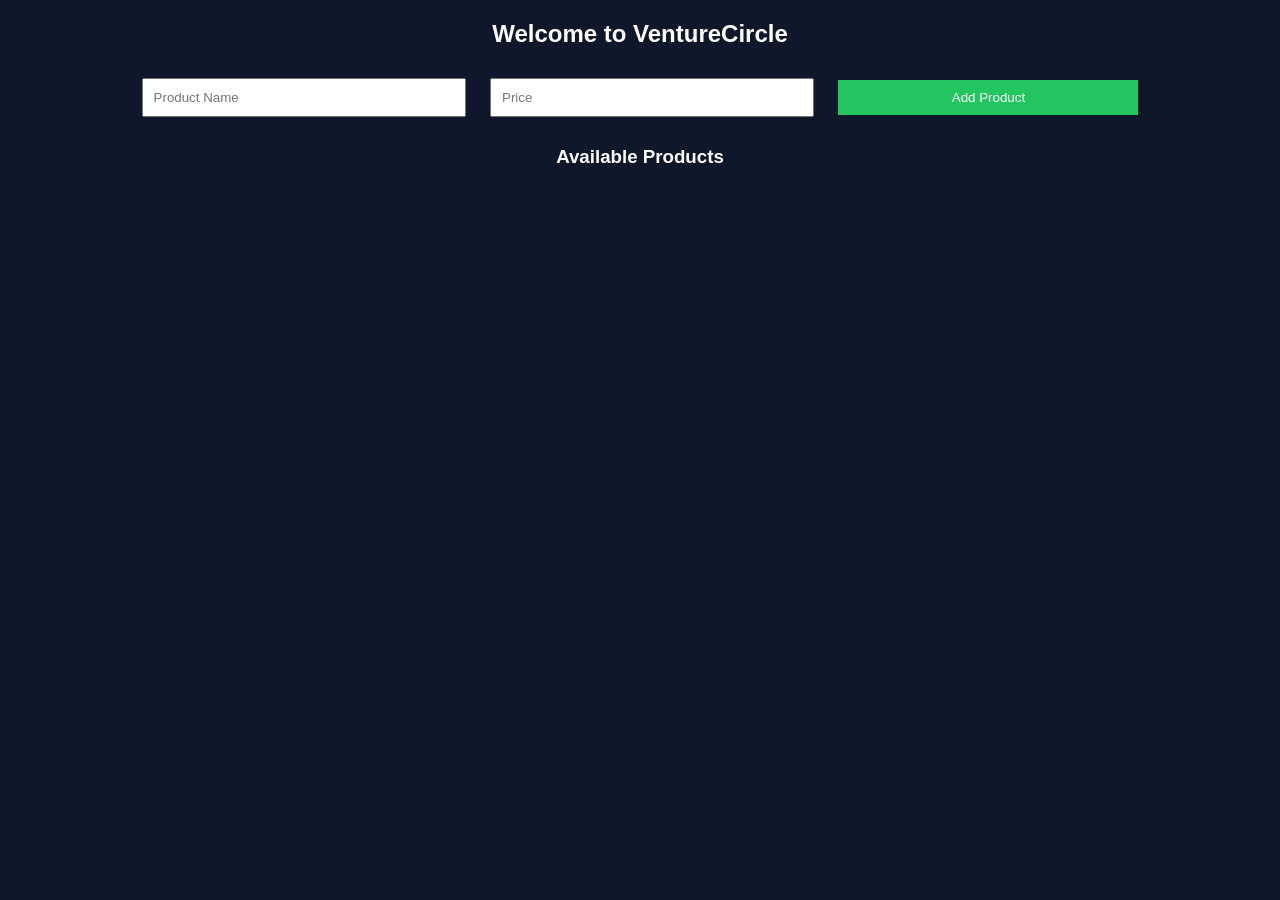
==== dashboard.html @ 06056c74 "Add files via upload" ====
<!DOCTYPE html>
<html>
<head>
  <title>Dashboard</title>
  <link rel="stylesheet" href="style.css">
</head>
<body>

<h2>Welcome to VentureCircle</h2>

<input type="text" id="productName" placeholder="Product Name">
<input type="number" id="price" placeholder="Price">

<button onclick="addProduct()">Add Product</button>

<h3>Available Products</h3>
<div id="productList"></div>

<script src="app.js"></script>
</body>
</html>
---- style.css ----
body {
  font-family: Arial;
  background: #0f172a;
  color: white;
  text-align: center;
}

.container {
  margin-top: 100px;
}

input, select, button {
  padding: 10px;
  margin: 10px;
  width: 80%;
  max-width: 300px;
}

button {
  background: #22c55e;
  border: none;
  color: white;
  cursor: pointer;
}
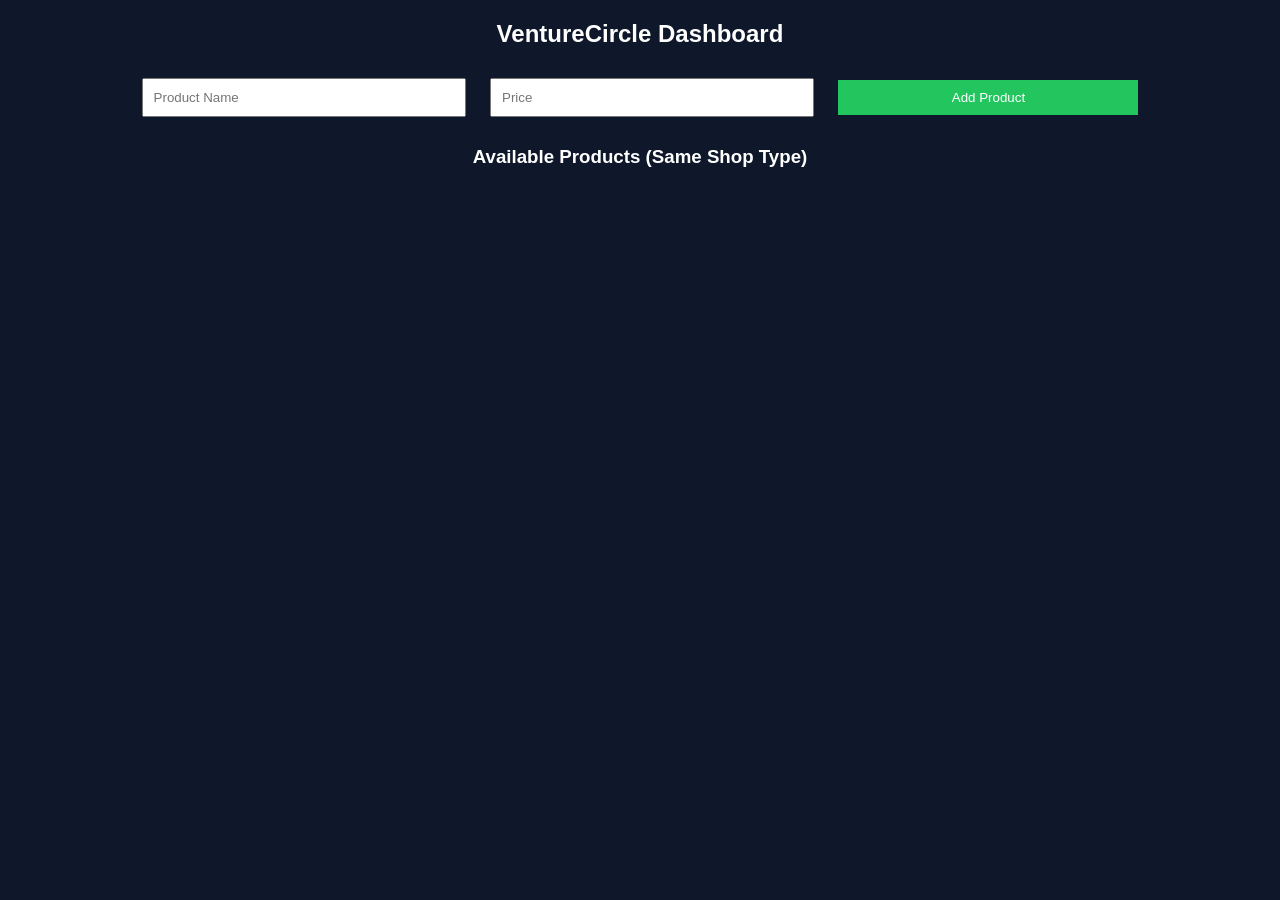
==== commit d413c61a: "Added login system and product database filtering" ====
--- a/dashboard.html
+++ b/dashboard.html
@@ -6,14 +6,14 @@
 </head>
 <body>
 
-<h2>Welcome to VentureCircle</h2>
+<h2>VentureCircle Dashboard</h2>
 
 <input type="text" id="productName" placeholder="Product Name">
 <input type="number" id="price" placeholder="Price">
 
 <button onclick="addProduct()">Add Product</button>
 
-<h3>Available Products</h3>
+<h3>Available Products (Same Shop Type)</h3>
 <div id="productList"></div>
 
 <script src="app.js"></script>
--- a/style.css
+++ b/style.css
@@ -21,4 +21,13 @@
   border: none;
   color: white;
   cursor: pointer;
+}
+.card {
+  background: #1e293b;
+  margin: 10px auto;
+  padding: 15px;
+  width: 80%;
+  max-width: 400px;
+  border-radius: 10px;
+  text-align: left;
 }
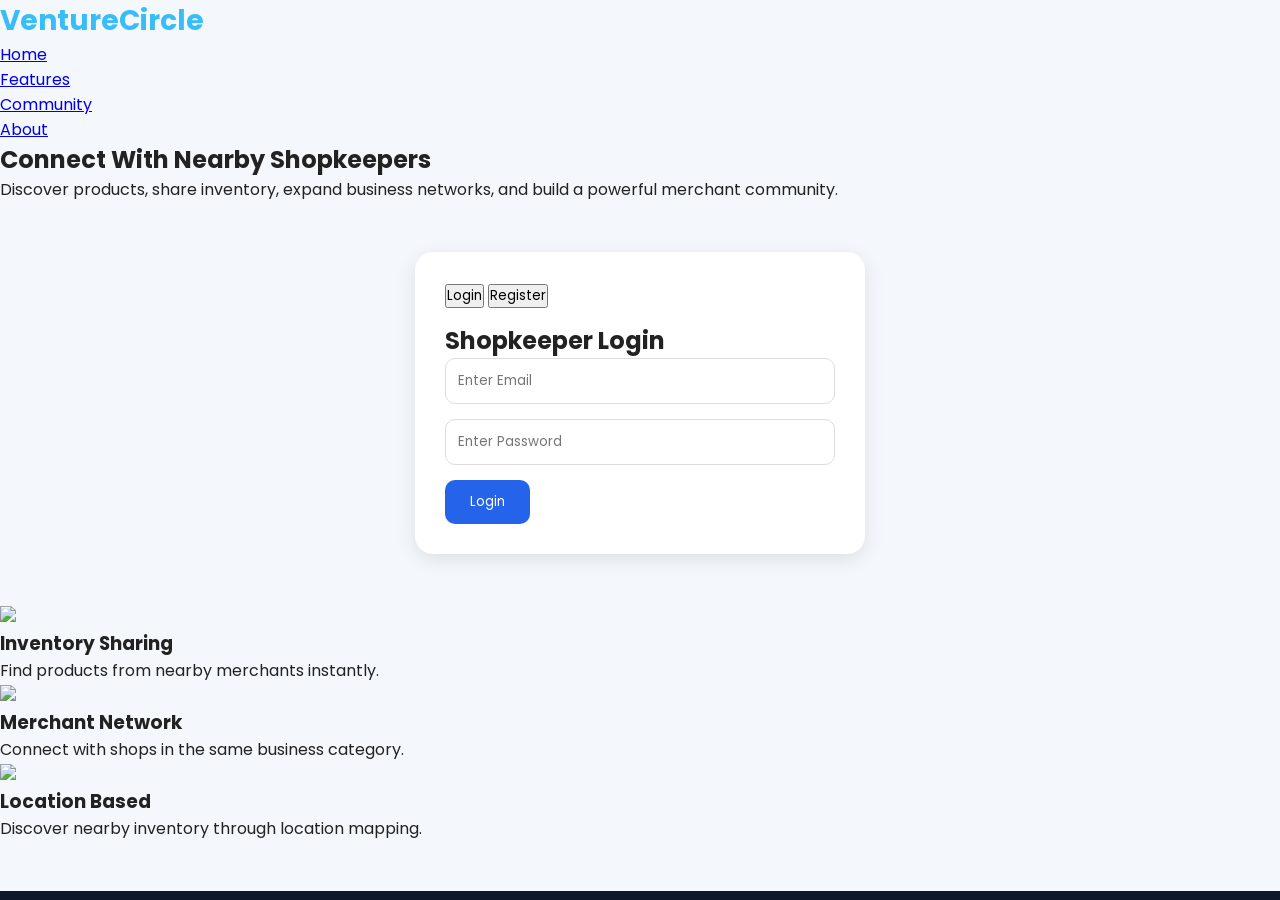
==== commit 85d5897e: "Ecommerce dashboard complete frontend project" ====
--- a/dashboard.html
+++ b/dashboard.html
@@ -1,21 +1,330 @@
 <!DOCTYPE html>
-<html>
+<html lang="en">
+
 <head>
-  <title>Dashboard</title>
-  <link rel="stylesheet" href="style.css">
+
+    <meta charset="UTF-8">
+
+    <meta name="viewport"
+        content="width=device-width, initial-scale=1.0">
+
+    <title>VentureCircle Dashboard</title>
+
+    <link rel="stylesheet" href="style.css">
+
+    <link href="https://fonts.googleapis.com/css2?family=Poppins:wght@300;400;500;600;700&display=swap"
+        rel="stylesheet">
+
 </head>
+
 <body>
 
-<h2>VentureCircle Dashboard</h2>
-
-<input type="text" id="productName" placeholder="Product Name">
-<input type="number" id="price" placeholder="Price">
-
-<button onclick="addProduct()">Add Product</button>
-
-<h3>Available Products (Same Shop Type)</h3>
-<div id="productList"></div>
-
-<script src="app.js"></script>
+    <!-- NAVBAR -->
+
+    <nav class="dashboard-navbar">
+
+        <div class="logo">
+            VentureCircle
+        </div>
+
+        <div class="nav-right">
+
+            <span id="welcomeUser">
+                Welcome Merchant
+            </span>
+
+            <button onclick="logoutUser()"
+                class="logout-btn">
+                Logout
+            </button>
+
+        </div>
+
+    </nav>
+
+    <!-- HERO SECTION -->
+
+    <section class="dashboard-hero">
+
+        <div class="hero-overlay">
+
+            <h1>
+                Merchant Community Marketplace
+            </h1>
+
+            <p>
+                Discover inventory from nearby shopkeepers and build stronger business networks.
+            </p>
+
+        </div>
+
+    </section>
+
+    <!-- SEARCH BAR -->
+
+    <section class="search-section">
+
+        <input
+            type="text"
+            id="searchInput"
+            placeholder="Search Product..."
+            onkeyup="searchProducts()">
+
+    </section>
+
+    <!-- FILTERS -->
+
+    <section class="filter-section">
+
+        <select
+            id="categoryFilter"
+            onchange="filterProducts()">
+
+            <option value="All">
+                All Categories
+            </option>
+
+            <option value="Electronics">
+                Electronics
+            </option>
+
+            <option value="Grocery">
+                Grocery
+            </option>
+
+            <option value="Pharmacy">
+                Pharmacy
+            </option>
+
+            <option value="Hardware">
+                Hardware
+            </option>
+
+        </select>
+
+        <select
+            id="locationFilter"
+            onchange="filterProducts()">
+
+            <option value="All">
+                All Locations
+            </option>
+
+            <option value="Chennai">
+                Chennai
+            </option>
+
+            <option value="Coimbatore">
+                Coimbatore
+            </option>
+
+            <option value="Madurai">
+                Madurai
+            </option>
+
+        </select>
+
+    </section>
+
+    <!-- ADD PRODUCT -->
+
+    <section class="add-product-container">
+
+        <h2>
+            Upload Product
+        </h2>
+
+        <input
+            type="text"
+            id="productName"
+            placeholder="Product Name">
+
+        <input
+            type="number"
+            id="productPrice"
+            placeholder="Product Price">
+
+        <input
+            type="text"
+            id="productImage"
+            placeholder="Paste Product Image URL">
+
+        <textarea
+            id="productDescription"
+            placeholder="Product Description">
+        </textarea>
+
+        <button
+            class="primary-btn"
+            onclick="addProduct()">
+
+            Upload Product
+
+        </button>
+
+    </section>
+
+    <!-- PRODUCT GRID -->
+
+    <section class="products-section">
+
+        <h2>
+            Available Products
+        </h2>
+
+        <div id="productList"
+            class="product-grid">
+
+        </div>
+
+    </section>
+
+    <!-- CART -->
+
+    <aside class="cart-sidebar">
+
+        <h2>
+            My Cart
+        </h2>
+
+        <div id="cartItems">
+
+        </div>
+
+        <div class="cart-footer">
+
+            <h3 id="cartTotal">
+                Total : ₹0
+            </h3>
+
+        </div>
+
+    </aside>
+
+    <!-- PRODUCT MODAL -->
+
+    <div id="productModal"
+        class="modal">
+
+        <div class="modal-content">
+
+            <span
+                class="close-btn"
+                onclick="closeModal()">
+
+                &times;
+
+            </span>
+
+            <img
+                id="modalImage"
+                class="modal-image">
+
+            <h2
+                id="modalName">
+            </h2>
+
+            <p
+                id="modalDescription">
+            </p>
+
+            <h3
+                id="modalPrice">
+            </h3>
+
+            <p
+                id="modalShop">
+            </p>
+
+            <p
+                id="modalContact">
+            </p>
+
+            <button
+                class="primary-btn"
+                onclick="addToCart()">
+
+                Add To Cart
+
+            </button>
+
+        </div>
+
+    </div>
+
+    <!-- ACTIVITY SECTION -->
+
+    <section class="activity-section">
+
+        <h2>
+            Recent Activity
+        </h2>
+
+        <div id="activityContainer">
+
+        </div>
+
+    </section>
+
+    <!-- COMMUNITY SECTION -->
+
+    <section class="community-section">
+
+        <h2>
+            Registered Shopkeepers
+        </h2>
+
+        <div id="merchantContainer">
+
+        </div>
+
+    </section>
+
+    <!-- FLOATING BUTTON -->
+
+    <button
+        class="floating-btn"
+        onclick="scrollToTop()">
+
+        ↑
+
+    </button>
+
+    <!-- FOOTER -->
+
+    <footer>
+
+        <div class="footer-content">
+
+            <h3>
+                VentureCircle
+            </h3>
+
+            <p>
+                Building stronger merchant communities through collaboration.
+            </p>
+
+        </div>
+
+    </footer>
+
+    <!-- SCRIPT -->
+
+    <script src="app.js"></script>
+
+    <script>
+
+        function scrollToTop() {
+
+            window.scrollTo({
+                top: 0,
+                behavior: "smooth"
+            });
+
+        }
+
+    </script>
+
 </body>
+
 </html>
--- a/style.css
+++ b/style.css
@@ -1,33 +1,451 @@
-body {
-  font-family: Arial;
-  background: #0f172a;
-  color: white;
-  text-align: center;
-}
-
-.container {
-  margin-top: 100px;
-}
-
-input, select, button {
-  padding: 10px;
-  margin: 10px;
-  width: 80%;
-  max-width: 300px;
-}
-
-button {
-  background: #22c55e;
-  border: none;
-  color: white;
-  cursor: pointer;
-}
-.card {
-  background: #1e293b;
-  margin: 10px auto;
-  padding: 15px;
-  width: 80%;
-  max-width: 400px;
-  border-radius: 10px;
-  text-align: left;
+/* =========================
+   GLOBAL STYLES
+========================= */
+
+*{
+    margin:0;
+    padding:0;
+    box-sizing:border-box;
+    font-family:'Poppins',sans-serif;
+}
+
+body{
+    background:#f4f7fc;
+    color:#222;
+    min-height:100vh;
+}
+
+/* =========================
+   NAVBAR
+========================= */
+
+.dashboard-navbar{
+    width:100%;
+    height:70px;
+    background:#0f172a;
+    color:white;
+    display:flex;
+    justify-content:space-between;
+    align-items:center;
+    padding:0 40px;
+    position:sticky;
+    top:0;
+    z-index:1000;
+}
+
+.logo{
+    font-size:28px;
+    font-weight:700;
+    color:#38bdf8;
+}
+
+.nav-right{
+    display:flex;
+    gap:20px;
+    align-items:center;
+}
+
+.logout-btn{
+    background:#ef4444;
+    color:white;
+    border:none;
+    padding:10px 20px;
+    border-radius:8px;
+    cursor:pointer;
+}
+
+/* =========================
+   HERO SECTION
+========================= */
+
+.dashboard-hero{
+    height:350px;
+    background:url('https://images.unsplash.com/photo-1556740749-887f6717d7e4')
+    center center/cover no-repeat;
+    position:relative;
+}
+
+.hero-overlay{
+    width:100%;
+    height:100%;
+    background:rgba(0,0,0,.6);
+    display:flex;
+    flex-direction:column;
+    justify-content:center;
+    align-items:center;
+    color:white;
+    text-align:center;
+}
+
+.hero-overlay h1{
+    font-size:50px;
+    margin-bottom:15px;
+}
+
+.hero-overlay p{
+    font-size:18px;
+    max-width:700px;
+}
+
+/* =========================
+   SEARCH BAR
+========================= */
+
+.search-section{
+    padding:30px;
+    display:flex;
+    justify-content:center;
+}
+
+#searchInput{
+    width:70%;
+    padding:15px;
+    border:none;
+    border-radius:12px;
+    font-size:16px;
+    box-shadow:0 4px 15px rgba(0,0,0,.15);
+}
+
+/* =========================
+   FILTERS
+========================= */
+
+.filter-section{
+    display:flex;
+    justify-content:center;
+    gap:20px;
+    margin-bottom:30px;
+}
+
+.filter-section select{
+    padding:12px;
+    border-radius:10px;
+    border:1px solid #ddd;
+}
+
+/* =========================
+   ADD PRODUCT
+========================= */
+
+.add-product-container{
+    width:90%;
+    max-width:700px;
+    margin:30px auto;
+    background:white;
+    padding:25px;
+    border-radius:15px;
+    box-shadow:0 4px 20px rgba(0,0,0,.1);
+}
+
+.add-product-container h2{
+    margin-bottom:20px;
+}
+
+.add-product-container input,
+.add-product-container textarea{
+    width:100%;
+    padding:12px;
+    margin-bottom:15px;
+    border:1px solid #ccc;
+    border-radius:10px;
+}
+
+.add-product-container textarea{
+    min-height:120px;
+}
+
+/* =========================
+   BUTTONS
+========================= */
+
+.primary-btn{
+    background:#2563eb;
+    color:white;
+    border:none;
+    padding:12px 25px;
+    border-radius:10px;
+    cursor:pointer;
+    transition:.3s;
+}
+
+.primary-btn:hover{
+    background:#1d4ed8;
+}
+
+/* =========================
+   PRODUCT SECTION
+========================= */
+
+.products-section{
+    padding:40px;
+}
+
+.products-section h2{
+    margin-bottom:20px;
+}
+
+.product-grid{
+    display:grid;
+    grid-template-columns:
+    repeat(auto-fit,minmax(280px,1fr));
+    gap:25px;
+}
+
+/* =========================
+   PRODUCT CARD
+========================= */
+
+.card{
+    background:white;
+    border-radius:18px;
+    overflow:hidden;
+    box-shadow:0 5px 25px rgba(0,0,0,.1);
+    transition:.3s;
+    cursor:pointer;
+}
+
+.card:hover{
+    transform:translateY(-10px);
+}
+
+.card img{
+    width:100%;
+    height:220px;
+    object-fit:cover;
+}
+
+.card-content{
+    padding:20px;
+}
+
+.card h3{
+    margin-bottom:10px;
+}
+
+.card p{
+    color:#555;
+}
+
+/* =========================
+   CART SIDEBAR
+========================= */
+
+.cart-sidebar{
+    position:fixed;
+    right:0;
+    top:70px;
+    width:300px;
+    height:100%;
+    background:white;
+    box-shadow:-3px 0 15px rgba(0,0,0,.15);
+    padding:20px;
+    overflow-y:auto;
+}
+
+.cart-sidebar h2{
+    margin-bottom:20px;
+}
+
+.cart-item{
+    padding:10px;
+    border-bottom:1px solid #ddd;
+}
+
+.cart-footer{
+    margin-top:20px;
+}
+
+/* =========================
+   MODAL
+========================= */
+
+.modal{
+    display:none;
+    position:fixed;
+    top:0;
+    left:0;
+    width:100%;
+    height:100%;
+    background:rgba(0,0,0,.75);
+    z-index:9999;
+}
+
+.modal-content{
+    width:90%;
+    max-width:700px;
+    background:white;
+    margin:50px auto;
+    padding:30px;
+    border-radius:20px;
+    position:relative;
+}
+
+.close-btn{
+    position:absolute;
+    right:20px;
+    top:15px;
+    font-size:30px;
+    cursor:pointer;
+}
+
+.modal-image{
+    width:100%;
+    height:350px;
+    object-fit:cover;
+    border-radius:15px;
+    margin-bottom:20px;
+}
+
+/* =========================
+   ACTIVITY SECTION
+========================= */
+
+.activity-section{
+    padding:40px;
+}
+
+.activity-section h2{
+    margin-bottom:20px;
+}
+
+#activityContainer{
+    display:grid;
+    gap:15px;
+}
+
+.activity-card{
+    background:white;
+    padding:15px;
+    border-radius:12px;
+    box-shadow:0 3px 10px rgba(0,0,0,.08);
+}
+
+/* =========================
+   MERCHANT SECTION
+========================= */
+
+.community-section{
+    padding:40px;
+}
+
+#merchantContainer{
+    display:grid;
+    grid-template-columns:
+    repeat(auto-fit,minmax(250px,1fr));
+    gap:20px;
+}
+
+.merchant-card{
+    background:white;
+    border-radius:15px;
+    padding:20px;
+    box-shadow:0 4px 15px rgba(0,0,0,.08);
+}
+
+/* =========================
+   FLOATING BUTTON
+========================= */
+
+.floating-btn{
+    position:fixed;
+    bottom:30px;
+    right:330px;
+    width:55px;
+    height:55px;
+    border:none;
+    border-radius:50%;
+    background:#2563eb;
+    color:white;
+    font-size:22px;
+    cursor:pointer;
+    box-shadow:0 4px 15px rgba(0,0,0,.2);
+}
+
+/* =========================
+   FOOTER
+========================= */
+
+footer{
+    background:#0f172a;
+    color:white;
+    text-align:center;
+    padding:30px;
+    margin-top:50px;
+}
+
+/* =========================
+   LOGIN PAGE STYLES
+========================= */
+
+.auth-container{
+    width:450px;
+    max-width:95%;
+    background:white;
+    margin:50px auto;
+    padding:30px;
+    border-radius:18px;
+    box-shadow:0 5px 20px rgba(0,0,0,.1);
+}
+
+.auth-container input{
+    width:100%;
+    padding:12px;
+    margin-bottom:15px;
+    border-radius:10px;
+    border:1px solid #ddd;
+}
+
+.error-box{
+    color:red;
+    margin-bottom:15px;
+    font-weight:600;
+}
+
+/* =========================
+   RESPONSIVE DESIGN
+========================= */
+
+@media(max-width:992px){
+
+    .cart-sidebar{
+        position:relative;
+        width:100%;
+        top:0;
+        height:auto;
+    }
+
+    .floating-btn{
+        right:20px;
+    }
+
+    .hero-overlay h1{
+        font-size:35px;
+    }
+
+    #searchInput{
+        width:95%;
+    }
+}
+
+@media(max-width:768px){
+
+    .dashboard-navbar{
+        flex-direction:column;
+        height:auto;
+        padding:15px;
+    }
+
+    .filter-section{
+        flex-direction:column;
+        align-items:center;
+    }
+
+    .hero-overlay h1{
+        font-size:28px;
+    }
+
+    .hero-overlay p{
+        font-size:15px;
+        padding:0 20px;
+    }
 }
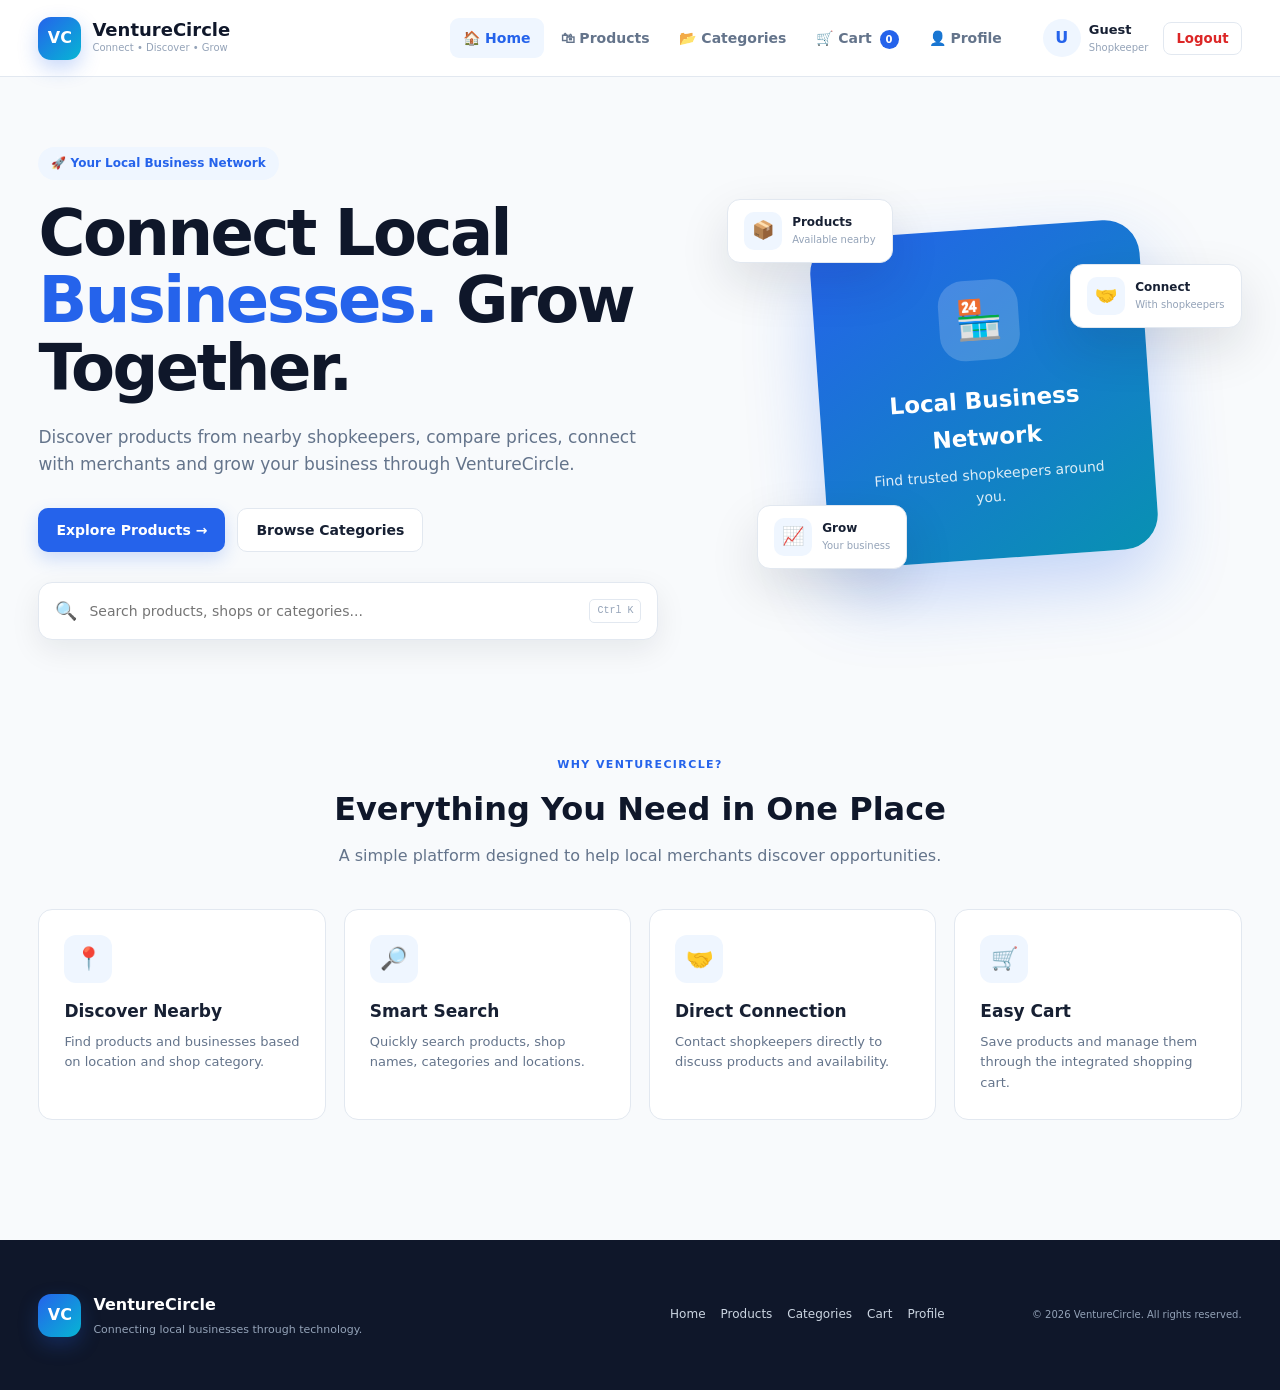
==== commit 3c06ec41: "Improved VentureCircle UI UX and authentication" ====
--- a/dashboard.html
+++ b/dashboard.html
@@ -1,329 +1,1036 @@
 <!DOCTYPE html>
 <html lang="en">
-
 <head>
-
     <meta charset="UTF-8">
 
-    <meta name="viewport"
-        content="width=device-width, initial-scale=1.0">
-
-    <title>VentureCircle Dashboard</title>
-
-    <link rel="stylesheet" href="style.css">
-
-    <link href="https://fonts.googleapis.com/css2?family=Poppins:wght@300;400;500;600;700&display=swap"
-        rel="stylesheet">
-
+    <meta
+        name="viewport"
+        content="width=device-width, initial-scale=1.0"
+    >
+
+    <meta
+        name="description"
+        content="VentureCircle - Connect, discover and grow with nearby shopkeepers."
+    >
+
+    <title>VentureCircle | Shopkeeper Dashboard</title>
+
+    <link
+        rel="stylesheet"
+        href="style.css"
+    >
 </head>
 
 <body>
 
-    <!-- NAVBAR -->
-
-    <nav class="dashboard-navbar">
-
-        <div class="logo">
-            VentureCircle
-        </div>
-
-        <div class="nav-right">
-
-            <span id="welcomeUser">
-                Welcome Merchant
+<!-- =====================================================
+     HEADER
+===================================================== -->
+
+<header class="main-header">
+
+    <div class="header-container">
+
+        <a
+            href="#home"
+            class="brand"
+            data-section="home"
+        >
+
+            <div class="brand-logo">
+                VC
+            </div>
+
+            <div class="brand-text">
+
+                <strong>
+                    VentureCircle
+                </strong>
+
+                <span>
+                    Connect • Discover • Grow
+                </span>
+
+            </div>
+
+        </a>
+
+
+        <!-- MOBILE MENU -->
+
+        <button
+            class="mobile-menu-button"
+            aria-label="Open navigation"
+        >
+            ☰
+        </button>
+
+
+        <!-- NAVIGATION -->
+
+        <nav class="main-navigation">
+
+            <a
+                href="#home"
+                class="nav-link active"
+                data-section="home"
+            >
+                🏠 Home
+            </a>
+
+            <a
+                href="#products"
+                class="nav-link"
+                data-section="products"
+            >
+                🛍 Products
+            </a>
+
+            <a
+                href="#categories"
+                class="nav-link"
+                data-section="categories"
+            >
+                📂 Categories
+            </a>
+
+            <a
+                href="#cart"
+                class="nav-link"
+                data-section="cart"
+            >
+                🛒 Cart
+                <span
+                    class="cart-count"
+                    id="cartCount"
+                >
+                    0
+                </span>
+            </a>
+
+            <a
+                href="#profile"
+                class="nav-link"
+                data-section="profile"
+            >
+                👤 Profile
+            </a>
+
+        </nav>
+
+
+        <!-- USER AREA -->
+
+        <div class="header-user">
+
+            <div class="user-mini">
+
+                <div class="user-avatar">
+                    <span id="userInitial">
+                        U
+                    </span>
+                </div>
+
+                <div>
+
+                    <strong
+                        class="user-name"
+                        id="userName"
+                    >
+                        Guest
+                    </strong>
+
+                    <small>
+                        Shopkeeper
+                    </small>
+
+                </div>
+
+            </div>
+
+
+            <button
+                class="logout-button"
+                id="logoutBtn"
+            >
+                Logout
+            </button>
+
+        </div>
+
+    </div>
+
+</header>
+
+
+<!-- =====================================================
+     MAIN
+===================================================== -->
+
+<main>
+
+
+<!-- =====================================================
+     HOME SECTION
+===================================================== -->
+
+<section
+    id="home"
+    class="page-section active"
+    data-page="home"
+>
+
+    <div class="hero-section">
+
+        <div class="hero-content">
+
+            <span class="hero-badge">
+                🚀 Your Local Business Network
             </span>
 
-            <button onclick="logoutUser()"
-                class="logout-btn">
-                Logout
-            </button>
-
-        </div>
-
-    </nav>
-
-    <!-- HERO SECTION -->
-
-    <section class="dashboard-hero">
-
-        <div class="hero-overlay">
-
             <h1>
-                Merchant Community Marketplace
+                Connect Local
+                <span>Businesses.</span>
+                Grow Together.
             </h1>
 
             <p>
-                Discover inventory from nearby shopkeepers and build stronger business networks.
+                Discover products from nearby shopkeepers,
+                compare prices, connect with merchants and
+                grow your business through VentureCircle.
             </p>
 
-        </div>
-
-    </section>
-
-    <!-- SEARCH BAR -->
-
-    <section class="search-section">
-
-        <input
-            type="text"
-            id="searchInput"
-            placeholder="Search Product..."
-            onkeyup="searchProducts()">
-
-    </section>
-
-    <!-- FILTERS -->
-
-    <section class="filter-section">
-
-        <select
-            id="categoryFilter"
-            onchange="filterProducts()">
-
-            <option value="All">
-                All Categories
-            </option>
-
-            <option value="Electronics">
-                Electronics
-            </option>
-
-            <option value="Grocery">
-                Grocery
-            </option>
-
-            <option value="Pharmacy">
-                Pharmacy
-            </option>
-
-            <option value="Hardware">
-                Hardware
-            </option>
-
-        </select>
-
-        <select
-            id="locationFilter"
-            onchange="filterProducts()">
-
-            <option value="All">
-                All Locations
-            </option>
-
-            <option value="Chennai">
-                Chennai
-            </option>
-
-            <option value="Coimbatore">
-                Coimbatore
-            </option>
-
-            <option value="Madurai">
-                Madurai
-            </option>
-
-        </select>
-
-    </section>
-
-    <!-- ADD PRODUCT -->
-
-    <section class="add-product-container">
-
-        <h2>
-            Upload Product
-        </h2>
-
-        <input
-            type="text"
-            id="productName"
-            placeholder="Product Name">
-
-        <input
-            type="number"
-            id="productPrice"
-            placeholder="Product Price">
-
-        <input
-            type="text"
-            id="productImage"
-            placeholder="Paste Product Image URL">
-
-        <textarea
-            id="productDescription"
-            placeholder="Product Description">
-        </textarea>
-
-        <button
-            class="primary-btn"
-            onclick="addProduct()">
-
-            Upload Product
-
-        </button>
-
-    </section>
-
-    <!-- PRODUCT GRID -->
-
-    <section class="products-section">
-
-        <h2>
-            Available Products
-        </h2>
-
-        <div id="productList"
-            class="product-grid">
-
-        </div>
-
-    </section>
-
-    <!-- CART -->
-
-    <aside class="cart-sidebar">
-
-        <h2>
-            My Cart
-        </h2>
-
-        <div id="cartItems">
-
-        </div>
-
-        <div class="cart-footer">
-
-            <h3 id="cartTotal">
-                Total : ₹0
-            </h3>
-
-        </div>
-
-    </aside>
-
-    <!-- PRODUCT MODAL -->
-
-    <div id="productModal"
-        class="modal">
-
-        <div class="modal-content">
-
-            <span
-                class="close-btn"
-                onclick="closeModal()">
-
-                &times;
-
+
+            <div class="hero-actions">
+
+                <button
+                    class="btn btn-primary"
+                    data-section="products"
+                >
+                    Explore Products →
+                </button>
+
+                <button
+                    class="btn btn-secondary"
+                    data-section="categories"
+                >
+                    Browse Categories
+                </button>
+
+            </div>
+
+
+            <!-- SEARCH -->
+
+            <div class="hero-search">
+
+                <span>
+                    🔍
+                </span>
+
+                <input
+                    type="text"
+                    id="searchInput"
+                    class="search-input"
+                    placeholder="Search products, shops or categories..."
+                    autocomplete="off"
+                >
+
+                <kbd>
+                    Ctrl K
+                </kbd>
+
+            </div>
+
+        </div>
+
+
+        <div class="hero-visual">
+
+            <div class="hero-card main-hero-card">
+
+                <div class="hero-card-icon">
+                    🏪
+                </div>
+
+                <h3>
+                    Local Business Network
+                </h3>
+
+                <p>
+                    Find trusted shopkeepers around you.
+                </p>
+
+            </div>
+
+
+            <div class="floating-card card-one">
+
+                <span>
+                    📦
+                </span>
+
+                <div>
+                    <strong>
+                        Products
+                    </strong>
+
+                    <small>
+                        Available nearby
+                    </small>
+                </div>
+
+            </div>
+
+
+            <div class="floating-card card-two">
+
+                <span>
+                    🤝
+                </span>
+
+                <div>
+                    <strong>
+                        Connect
+                    </strong>
+
+                    <small>
+                        With shopkeepers
+                    </small>
+                </div>
+
+            </div>
+
+
+            <div class="floating-card card-three">
+
+                <span>
+                    📈
+                </span>
+
+                <div>
+                    <strong>
+                        Grow
+                    </strong>
+
+                    <small>
+                        Your business
+                    </small>
+                </div>
+
+            </div>
+
+        </div>
+
+    </div>
+
+
+    <!-- FEATURES -->
+
+    <div class="features-section">
+
+        <div class="section-heading">
+
+            <span>
+                WHY VENTURECIRCLE?
             </span>
 
-            <img
-                id="modalImage"
-                class="modal-image">
-
-            <h2
-                id="modalName">
+            <h2>
+                Everything You Need in One Place
             </h2>
 
-            <p
-                id="modalDescription">
+            <p>
+                A simple platform designed to help local
+                merchants discover opportunities.
             </p>
 
-            <h3
-                id="modalPrice">
-            </h3>
-
-            <p
-                id="modalShop">
-            </p>
-
-            <p
-                id="modalContact">
-            </p>
-
-            <button
-                class="primary-btn"
-                onclick="addToCart()">
-
-                Add To Cart
-
-            </button>
+        </div>
+
+
+        <div class="feature-grid">
+
+            <article class="feature-card">
+
+                <div class="feature-icon">
+                    📍
+                </div>
+
+                <h3>
+                    Discover Nearby
+                </h3>
+
+                <p>
+                    Find products and businesses based
+                    on location and shop category.
+                </p>
+
+            </article>
+
+
+            <article class="feature-card">
+
+                <div class="feature-icon">
+                    🔎
+                </div>
+
+                <h3>
+                    Smart Search
+                </h3>
+
+                <p>
+                    Quickly search products, shop names,
+                    categories and locations.
+                </p>
+
+            </article>
+
+
+            <article class="feature-card">
+
+                <div class="feature-icon">
+                    🤝
+                </div>
+
+                <h3>
+                    Direct Connection
+                </h3>
+
+                <p>
+                    Contact shopkeepers directly to
+                    discuss products and availability.
+                </p>
+
+            </article>
+
+
+            <article class="feature-card">
+
+                <div class="feature-icon">
+                    🛒
+                </div>
+
+                <h3>
+                    Easy Cart
+                </h3>
+
+                <p>
+                    Save products and manage them through
+                    the integrated shopping cart.
+                </p>
+
+            </article>
 
         </div>
 
     </div>
 
-    <!-- ACTIVITY SECTION -->
-
-    <section class="activity-section">
-
-        <h2>
-            Recent Activity
-        </h2>
-
-        <div id="activityContainer">
-
-        </div>
-
-    </section>
-
-    <!-- COMMUNITY SECTION -->
-
-    <section class="community-section">
-
-        <h2>
-            Registered Shopkeepers
-        </h2>
-
-        <div id="merchantContainer">
-
-        </div>
-
-    </section>
-
-    <!-- FLOATING BUTTON -->
-
-    <button
-        class="floating-btn"
-        onclick="scrollToTop()">
-
-        ↑
-
-    </button>
-
-    <!-- FOOTER -->
-
-    <footer>
-
-        <div class="footer-content">
-
-            <h3>
-                VentureCircle
-            </h3>
-
-            <p>
-                Building stronger merchant communities through collaboration.
-            </p>
-
-        </div>
-
-    </footer>
-
-    <!-- SCRIPT -->
-
-    <script src="app.js"></script>
-
-    <script>
-
-        function scrollToTop() {
-
-            window.scrollTo({
-                top: 0,
-                behavior: "smooth"
-            });
-
-        }
-
-    </script>
+</section>
+
+
+<!-- =====================================================
+     PRODUCTS SECTION
+===================================================== -->
+
+<section
+    id="products"
+    class="page-section"
+    data-page="products"
+>
+
+    <div class="page-container">
+
+        <div class="page-header">
+
+            <div>
+
+                <span class="section-label">
+                    MARKETPLACE
+                </span>
+
+                <h1>
+                    Explore Products
+                </h1>
+
+                <p>
+                    Discover products uploaded by
+                    nearby shopkeepers.
+                </p>
+
+            </div>
+
+
+            <button
+                class="btn btn-secondary"
+                data-section="home"
+            >
+                ← Back Home
+            </button>
+
+        </div>
+
+
+        <!-- SEARCH AREA -->
+
+        <div class="marketplace-toolbar">
+
+            <div class="large-search">
+
+                <span>
+                    🔍
+                </span>
+
+                <input
+                    type="text"
+                    class="search-input"
+                    placeholder="Search products or shops..."
+                >
+
+            </div>
+
+
+            <div class="sort-area">
+
+                <label for="sortProducts">
+                    Sort
+                </label>
+
+                <select
+                    id="sortProducts"
+                    onchange="sortProducts(this.value)"
+                >
+
+                    <option value="">
+                        Recommended
+                    </option>
+
+                    <option value="newest">
+                        Newest
+                    </option>
+
+                    <option value="price-low">
+                        Price: Low to High
+                    </option>
+
+                    <option value="price-high">
+                        Price: High to Low
+                    </option>
+
+                    <option value="name">
+                        Name
+                    </option>
+
+                </select>
+
+            </div>
+
+        </div>
+
+
+        <!-- CATEGORY FILTER -->
+
+        <div class="category-filter">
+
+            <button
+                class="category-chip active"
+                data-category="All"
+            >
+                All
+            </button>
+
+            <button
+                class="category-chip"
+                data-category="Grocery"
+            >
+                🛒 Grocery
+            </button>
+
+            <button
+                class="category-chip"
+                data-category="Electronics"
+            >
+                💻 Electronics
+            </button>
+
+            <button
+                class="category-chip"
+                data-category="Clothing"
+            >
+                👕 Clothing
+            </button>
+
+            <button
+                class="category-chip"
+                data-category="Electrical"
+            >
+                💡 Electrical
+            </button>
+
+            <button
+                class="category-chip"
+                data-category="Fruits"
+            >
+                🍎 Fruits
+            </button>
+
+        </div>
+
+
+        <!-- PRODUCTS -->
+
+        <div
+            id="productContainer"
+            class="products-grid"
+        >
+        </div>
+
+    </div>
+
+</section>
+
+
+<!-- =====================================================
+     CATEGORIES SECTION
+===================================================== -->
+
+<section
+    id="categories"
+    class="page-section"
+    data-page="categories"
+>
+
+    <div class="page-container">
+
+        <div class="page-header">
+
+            <div>
+
+                <span class="section-label">
+                    SHOP BY BUSINESS
+                </span>
+
+                <h1>
+                    Browse Categories
+                </h1>
+
+                <p>
+                    Choose a business category and
+                    discover relevant products.
+                </p>
+
+            </div>
+
+        </div>
+
+
+        <div class="category-large-grid">
+
+            <button
+                class="category-large-card"
+                data-category="Grocery"
+                data-section="products"
+            >
+
+                <span class="category-large-icon">
+                    🛒
+                </span>
+
+                <strong>
+                    Grocery
+                </strong>
+
+                <small>
+                    Rice, flour, groceries and more
+                </small>
+
+            </button>
+
+
+            <button
+                class="category-large-card"
+                data-category="Electronics"
+                data-section="products"
+            >
+
+                <span class="category-large-icon">
+                    💻
+                </span>
+
+                <strong>
+                    Electronics
+                </strong>
+
+                <small>
+                    Devices, cables and accessories
+                </small>
+
+            </button>
+
+
+            <button
+                class="category-large-card"
+                data-category="Clothing"
+                data-section="products"
+            >
+
+                <span class="category-large-icon">
+                    👕
+                </span>
+
+                <strong>
+                    Clothing
+                </strong>
+
+                <small>
+                    Fashion and apparel
+                </small>
+
+            </button>
+
+
+            <button
+                class="category-large-card"
+                data-category="Electrical"
+                data-section="products"
+            >
+
+                <span class="category-large-icon">
+                    💡
+                </span>
+
+                <strong>
+                    Electrical
+                </strong>
+
+                <small>
+                    Electrical products and equipment
+                </small>
+
+            </button>
+
+
+            <button
+                class="category-large-card"
+                data-category="Fruits"
+                data-section="products"
+            >
+
+                <span class="category-large-icon">
+                    🍎
+                </span>
+
+                <strong>
+                    Fruits
+                </strong>
+
+                <small>
+                    Fresh fruits and produce
+                </small>
+
+            </button>
+
+
+            <button
+                class="category-large-card"
+                data-category="All"
+                data-section="products"
+            >
+
+                <span class="category-large-icon">
+                    🌐
+                </span>
+
+                <strong>
+                    View All
+                </strong>
+
+                <small>
+                    Explore the complete marketplace
+                </small>
+
+            </button>
+
+        </div>
+
+    </div>
+
+</section>
+
+
+<!-- =====================================================
+     CART SECTION
+===================================================== -->
+
+<section
+    id="cart"
+    class="page-section"
+    data-page="cart"
+>
+
+    <div class="page-container">
+
+        <div class="page-header">
+
+            <div>
+
+                <span class="section-label">
+                    YOUR SELECTION
+                </span>
+
+                <h1>
+                    Shopping Cart
+                </h1>
+
+                <p>
+                    Review your selected products.
+                </p>
+
+            </div>
+
+
+            <button
+                class="btn btn-secondary"
+                data-section="products"
+            >
+                Continue Shopping →
+            </button>
+
+        </div>
+
+
+        <div
+            id="cartContainer"
+            class="cart-container"
+        >
+        </div>
+
+    </div>
+
+</section>
+
+
+<!-- =====================================================
+     PROFILE SECTION
+===================================================== -->
+
+<section
+    id="profile"
+    class="page-section"
+    data-page="profile"
+>
+
+    <div class="page-container">
+
+        <div class="page-header">
+
+            <div>
+
+                <span class="section-label">
+                    ACCOUNT
+                </span>
+
+                <h1>
+                    My Profile
+                </h1>
+
+                <p>
+                    Manage your VentureCircle account.
+                </p>
+
+            </div>
+
+        </div>
+
+
+        <div
+            id="profileContainer"
+            class="profile-container"
+        >
+        </div>
+
+
+        <!-- BUSINESS STATISTICS -->
+
+        <div class="dashboard-statistics">
+
+            <div class="stat-card">
+
+                <span class="stat-icon">
+                    📦
+                </span>
+
+                <div>
+
+                    <strong id="productCount">
+                        0
+                    </strong>
+
+                    <span>
+                        My Products
+                    </span>
+
+                </div>
+
+            </div>
+
+
+            <div class="stat-card">
+
+                <span class="stat-icon">
+                    📊
+                </span>
+
+                <div>
+
+                    <strong id="totalStock">
+                        0
+                    </strong>
+
+                    <span>
+                        Total Stock
+                    </span>
+
+                </div>
+
+            </div>
+
+
+            <div class="stat-card">
+
+                <span class="stat-icon">
+                    👥
+                </span>
+
+                <div>
+
+                    <strong id="userCount">
+                        0
+                    </strong>
+
+                    <span>
+                        Registered Users
+                    </span>
+
+                </div>
+
+            </div>
+
+
+            <div class="stat-card">
+
+                <span class="stat-icon">
+                    📂
+                </span>
+
+                <div>
+
+                    <strong id="categoryCount">
+                        0
+                    </strong>
+
+                    <span>
+                        Categories
+                    </span>
+
+                </div>
+
+            </div>
+
+        </div>
+
+    </div>
+
+</section>
+
+</main>
+
+
+<!-- =====================================================
+     FOOTER
+===================================================== -->
+
+<footer class="main-footer">
+
+    <div class="footer-container">
+
+        <div class="footer-brand">
+
+            <div class="brand-logo">
+                VC
+            </div>
+
+            <div>
+
+                <strong>
+                    VentureCircle
+                </strong>
+
+                <p>
+                    Connecting local businesses
+                    through technology.
+                </p>
+
+            </div>
+
+        </div>
+
+
+        <div class="footer-links">
+
+            <a
+                href="#home"
+                data-section="home"
+            >
+                Home
+            </a>
+
+            <a
+                href="#products"
+                data-section="products"
+            >
+                Products
+            </a>
+
+            <a
+                href="#categories"
+                data-section="categories"
+            >
+                Categories
+            </a>
+
+            <a
+                href="#cart"
+                data-section="cart"
+            >
+                Cart
+            </a>
+
+            <a
+                href="#profile"
+                data-section="profile"
+            >
+                Profile
+            </a>
+
+        </div>
+
+
+        <div class="footer-copy">
+
+            © 2026 VentureCircle.
+            All rights reserved.
+
+        </div>
+
+    </div>
+
+</footer>
+
+
+<!-- =====================================================
+     JAVASCRIPT
+===================================================== -->
+
+<script src="app.js"></script>
 
 </body>
 
--- a/style.css
+++ b/style.css
@@ -1,451 +1,3819 @@
-/* =========================
-   GLOBAL STYLES
-========================= */
-
-*{
-    margin:0;
-    padding:0;
-    box-sizing:border-box;
-    font-family:'Poppins',sans-serif;
-}
-
-body{
-    background:#f4f7fc;
-    color:#222;
-    min-height:100vh;
-}
-
-/* =========================
-   NAVBAR
-========================= */
-
-.dashboard-navbar{
-    width:100%;
-    height:70px;
-    background:#0f172a;
-    color:white;
-    display:flex;
-    justify-content:space-between;
-    align-items:center;
-    padding:0 40px;
-    position:sticky;
-    top:0;
-    z-index:1000;
-}
-
-.logo{
-    font-size:28px;
-    font-weight:700;
-    color:#38bdf8;
-}
-
-.nav-right{
-    display:flex;
-    gap:20px;
-    align-items:center;
-}
-
-.logout-btn{
-    background:#ef4444;
-    color:white;
-    border:none;
-    padding:10px 20px;
-    border-radius:8px;
-    cursor:pointer;
-}
-
-/* =========================
-   HERO SECTION
-========================= */
-
-.dashboard-hero{
-    height:350px;
-    background:url('https://images.unsplash.com/photo-1556740749-887f6717d7e4')
-    center center/cover no-repeat;
-    position:relative;
-}
-
-.hero-overlay{
-    width:100%;
-    height:100%;
-    background:rgba(0,0,0,.6);
-    display:flex;
-    flex-direction:column;
-    justify-content:center;
-    align-items:center;
-    color:white;
-    text-align:center;
-}
-
-.hero-overlay h1{
-    font-size:50px;
-    margin-bottom:15px;
-}
-
-.hero-overlay p{
-    font-size:18px;
-    max-width:700px;
-}
-
-/* =========================
-   SEARCH BAR
-========================= */
-
-.search-section{
-    padding:30px;
-    display:flex;
-    justify-content:center;
-}
-
-#searchInput{
-    width:70%;
-    padding:15px;
-    border:none;
-    border-radius:12px;
-    font-size:16px;
-    box-shadow:0 4px 15px rgba(0,0,0,.15);
-}
-
-/* =========================
-   FILTERS
-========================= */
-
-.filter-section{
-    display:flex;
-    justify-content:center;
-    gap:20px;
-    margin-bottom:30px;
-}
-
-.filter-section select{
-    padding:12px;
-    border-radius:10px;
-    border:1px solid #ddd;
-}
-
-/* =========================
-   ADD PRODUCT
-========================= */
-
-.add-product-container{
-    width:90%;
-    max-width:700px;
-    margin:30px auto;
-    background:white;
-    padding:25px;
-    border-radius:15px;
-    box-shadow:0 4px 20px rgba(0,0,0,.1);
-}
-
-.add-product-container h2{
-    margin-bottom:20px;
-}
-
-.add-product-container input,
-.add-product-container textarea{
-    width:100%;
-    padding:12px;
-    margin-bottom:15px;
-    border:1px solid #ccc;
-    border-radius:10px;
-}
-
-.add-product-container textarea{
-    min-height:120px;
-}
-
-/* =========================
-   BUTTONS
-========================= */
-
-.primary-btn{
-    background:#2563eb;
-    color:white;
-    border:none;
-    padding:12px 25px;
-    border-radius:10px;
-    cursor:pointer;
-    transition:.3s;
-}
-
-.primary-btn:hover{
-    background:#1d4ed8;
-}
-
-/* =========================
-   PRODUCT SECTION
-========================= */
-
-.products-section{
-    padding:40px;
-}
-
-.products-section h2{
-    margin-bottom:20px;
-}
-
-.product-grid{
-    display:grid;
+/* =========================================================
+   VENTURECIRCLE - STYLE.CSS
+   Modern Responsive Marketplace UI
+   ========================================================= */
+
+/* =========================================================
+   ROOT VARIABLES
+========================================================= */
+
+:root {
+
+    --primary: #2563eb;
+    --primary-dark: #1d4ed8;
+    --primary-light: #eff6ff;
+
+    --secondary: #0f172a;
+    --accent: #06b6d4;
+
+    --success: #16a34a;
+    --danger: #dc2626;
+    --warning: #f59e0b;
+
+    --white: #ffffff;
+    --black: #020617;
+
+    --text: #172033;
+    --text-light: #64748b;
+    --text-muted: #94a3b8;
+
+    --background: #f8fafc;
+    --surface: #ffffff;
+    --surface-light: #f1f5f9;
+
+    --border: #e2e8f0;
+
+    --shadow-sm:
+        0 2px 8px rgba(15, 23, 42, 0.05);
+
+    --shadow:
+        0 10px 30px rgba(15, 23, 42, 0.08);
+
+    --shadow-lg:
+        0 20px 50px rgba(15, 23, 42, 0.12);
+
+    --radius-sm: 8px;
+    --radius: 14px;
+    --radius-lg: 22px;
+
+    --transition:
+        all 0.25s ease;
+
+    --max-width:
+        1280px;
+}
+
+
+/* =========================================================
+   RESET
+========================================================= */
+
+* {
+
+    margin: 0;
+    padding: 0;
+
+    box-sizing: border-box;
+}
+
+
+html {
+
+    scroll-behavior: smooth;
+}
+
+
+body {
+
+    font-family:
+        Inter,
+        system-ui,
+        -apple-system,
+        BlinkMacSystemFont,
+        "Segoe UI",
+        sans-serif;
+
+    background:
+        var(--background);
+
+    color:
+        var(--text);
+
+    line-height:
+        1.6;
+
+    min-height:
+        100vh;
+
+    overflow-x:
+        hidden;
+}
+
+
+button,
+input,
+select,
+textarea {
+
+    font-family:
+        inherit;
+}
+
+
+button {
+
+    cursor:
+        pointer;
+}
+
+
+a {
+
+    color:
+        inherit;
+
+    text-decoration:
+        none;
+}
+
+
+img {
+
+    max-width:
+        100%;
+
+    display:
+        block;
+}
+
+
+/* =========================================================
+   HEADER
+========================================================= */
+
+.main-header {
+
+    position:
+        sticky;
+
+    top:
+        0;
+
+    z-index:
+        1000;
+
+    background:
+        rgba(255,255,255,0.92);
+
+    backdrop-filter:
+        blur(16px);
+
+    border-bottom:
+        1px solid var(--border);
+}
+
+
+.header-container {
+
+    width:
+        min(94%, var(--max-width));
+
+    min-height:
+        76px;
+
+    margin:
+        auto;
+
+    display:
+        flex;
+
+    align-items:
+        center;
+
+    gap:
+        28px;
+}
+
+
+/* =========================================================
+   BRAND
+========================================================= */
+
+.brand {
+
+    display:
+        flex;
+
+    align-items:
+        center;
+
+    gap:
+        11px;
+
+    flex-shrink:
+        0;
+}
+
+
+.brand-logo {
+
+    width:
+        43px;
+
+    height:
+        43px;
+
+    border-radius:
+        13px;
+
+    display:
+        flex;
+
+    align-items:
+        center;
+
+    justify-content:
+        center;
+
+    font-weight:
+        800;
+
+    color:
+        var(--white);
+
+    background:
+        linear-gradient(
+            135deg,
+            var(--primary),
+            var(--accent)
+        );
+
+    box-shadow:
+        0 8px 20px
+        rgba(37,99,235,0.25);
+}
+
+
+.brand-text {
+
+    display:
+        flex;
+
+    flex-direction:
+        column;
+}
+
+
+.brand-text strong {
+
+    font-size:
+        18px;
+
+    line-height:
+        1.1;
+
+    color:
+        var(--secondary);
+}
+
+
+.brand-text span {
+
+    font-size:
+        10px;
+
+    color:
+        var(--text-muted);
+}
+
+
+/* =========================================================
+   NAVIGATION
+========================================================= */
+
+.main-navigation {
+
+    display:
+        flex;
+
+    align-items:
+        center;
+
+    gap:
+        4px;
+
+    margin-left:
+        auto;
+}
+
+
+.nav-link {
+
+    position:
+        relative;
+
+    padding:
+        9px 13px;
+
+    border-radius:
+        9px;
+
+    font-size:
+        14px;
+
+    font-weight:
+        600;
+
+    color:
+        var(--text-light);
+
+    transition:
+        var(--transition);
+}
+
+
+.nav-link:hover {
+
+    color:
+        var(--primary);
+
+    background:
+        var(--primary-light);
+}
+
+
+.nav-link.active {
+
+    color:
+        var(--primary);
+
+    background:
+        var(--primary-light);
+}
+
+
+.cart-count {
+
+    display:
+        inline-flex;
+
+    align-items:
+        center;
+
+    justify-content:
+        center;
+
+    min-width:
+        19px;
+
+    height:
+        19px;
+
+    padding:
+        0 5px;
+
+    margin-left:
+        3px;
+
+    border-radius:
+        50px;
+
+    color:
+        white;
+
+    background:
+        var(--primary);
+
+    font-size:
+        10px;
+
+    font-weight:
+        800;
+}
+
+
+/* =========================================================
+   USER HEADER
+========================================================= */
+
+.header-user {
+
+    display:
+        flex;
+
+    align-items:
+        center;
+
+    gap:
+        15px;
+}
+
+
+.user-mini {
+
+    display:
+        flex;
+
+    align-items:
+        center;
+
+    gap:
+        8px;
+}
+
+
+.user-avatar {
+
+    width:
+        38px;
+
+    height:
+        38px;
+
+    border-radius:
+        50%;
+
+    display:
+        flex;
+
+    align-items:
+        center;
+
+    justify-content:
+        center;
+
+    background:
+        var(--primary-light);
+
+    color:
+        var(--primary);
+
+    font-weight:
+        800;
+}
+
+
+.user-mini strong {
+
+    display:
+        block;
+
+    font-size:
+        13px;
+}
+
+
+.user-mini small {
+
+    display:
+        block;
+
+    color:
+        var(--text-muted);
+
+    font-size:
+        10px;
+}
+
+
+.logout-button {
+
+    border:
+        1px solid var(--border);
+
+    background:
+        white;
+
+    color:
+        var(--danger);
+
+    padding:
+        8px 12px;
+
+    border-radius:
+        8px;
+
+    font-weight:
+        600;
+
+    transition:
+        var(--transition);
+}
+
+
+.logout-button:hover {
+
+    background:
+        #fef2f2;
+
+    border-color:
+        #fecaca;
+}
+
+
+/* =========================================================
+   MOBILE MENU
+========================================================= */
+
+.mobile-menu-button {
+
+    display:
+        none;
+
+    border:
+        0;
+
+    background:
+        var(--primary-light);
+
+    color:
+        var(--primary);
+
+    width:
+        40px;
+
+    height:
+        40px;
+
+    border-radius:
+        10px;
+
+    font-size:
+        20px;
+}
+
+
+/* =========================================================
+   PAGE SECTIONS
+========================================================= */
+
+.page-section {
+
+    display:
+        none;
+
+    min-height:
+        calc(100vh - 76px);
+
+    animation:
+        fadeIn 0.35s ease;
+}
+
+
+.page-section.active {
+
+    display:
+        block;
+}
+
+
+@keyframes fadeIn {
+
+    from {
+
+        opacity:
+            0;
+
+        transform:
+            translateY(10px);
+    }
+
+    to {
+
+        opacity:
+            1;
+
+        transform:
+            translateY(0);
+    }
+}
+
+
+/* =========================================================
+   HERO
+========================================================= */
+
+.hero-section {
+
+    width:
+        min(94%, var(--max-width));
+
+    min-height:
+        610px;
+
+    margin:
+        auto;
+
+    display:
+        grid;
+
     grid-template-columns:
-    repeat(auto-fit,minmax(280px,1fr));
-    gap:25px;
-}
-
-/* =========================
+        1.1fr 0.9fr;
+
+    align-items:
+        center;
+
+    gap:
+        60px;
+
+    padding:
+        70px 0;
+}
+
+
+.hero-content {
+
+    max-width:
+        680px;
+}
+
+
+.hero-badge {
+
+    display:
+        inline-flex;
+
+    padding:
+        7px 13px;
+
+    border-radius:
+        50px;
+
+    color:
+        var(--primary);
+
+    background:
+        var(--primary-light);
+
+    font-size:
+        12px;
+
+    font-weight:
+        700;
+
+    margin-bottom:
+        20px;
+}
+
+
+.hero-content h1 {
+
+    font-size:
+        clamp(42px, 5vw, 68px);
+
+    line-height:
+        1.05;
+
+    letter-spacing:
+        -2.5px;
+
+    color:
+        var(--secondary);
+
+    margin-bottom:
+        22px;
+}
+
+
+.hero-content h1 span {
+
+    color:
+        var(--primary);
+}
+
+
+.hero-content > p {
+
+    max-width:
+        620px;
+
+    color:
+        var(--text-light);
+
+    font-size:
+        17px;
+
+    margin-bottom:
+        30px;
+}
+
+
+/* =========================================================
+   HERO BUTTONS
+========================================================= */
+
+.hero-actions {
+
+    display:
+        flex;
+
+    gap:
+        12px;
+
+    flex-wrap:
+        wrap;
+
+    margin-bottom:
+        30px;
+}
+
+
+.btn {
+
+    border:
+        0;
+
+    min-height:
+        44px;
+
+    padding:
+        10px 18px;
+
+    border-radius:
+        10px;
+
+    font-size:
+        14px;
+
+    font-weight:
+        700;
+
+    display:
+        inline-flex;
+
+    align-items:
+        center;
+
+    justify-content:
+        center;
+
+    gap:
+        6px;
+
+    transition:
+        var(--transition);
+}
+
+
+.btn-primary {
+
+    color:
+        white;
+
+    background:
+        var(--primary);
+
+    box-shadow:
+        0 7px 18px
+        rgba(37,99,235,0.2);
+}
+
+
+.btn-primary:hover {
+
+    background:
+        var(--primary-dark);
+
+    transform:
+        translateY(-2px);
+
+    box-shadow:
+        0 12px 25px
+        rgba(37,99,235,0.3);
+}
+
+
+.btn-secondary {
+
+    color:
+        var(--text);
+
+    background:
+        white;
+
+    border:
+        1px solid var(--border);
+}
+
+
+.btn-secondary:hover {
+
+    color:
+        var(--primary);
+
+    border-color:
+        #bfdbfe;
+
+    background:
+        var(--primary-light);
+}
+
+
+/* =========================================================
+   HERO SEARCH
+========================================================= */
+
+.hero-search {
+
+    max-width:
+        620px;
+
+    height:
+        58px;
+
+    display:
+        flex;
+
+    align-items:
+        center;
+
+    gap:
+        12px;
+
+    padding:
+        0 16px;
+
+    background:
+        white;
+
+    border:
+        1px solid var(--border);
+
+    border-radius:
+        14px;
+
+    box-shadow:
+        var(--shadow);
+
+    transition:
+        var(--transition);
+}
+
+
+.hero-search:focus-within {
+
+    border-color:
+        var(--primary);
+
+    box-shadow:
+        0 0 0 4px
+        rgba(37,99,235,0.08);
+}
+
+
+.hero-search span {
+
+    font-size:
+        18px;
+}
+
+
+.hero-search input {
+
+    flex:
+        1;
+
+    border:
+        0;
+
+    outline:
+        0;
+
+    background:
+        transparent;
+
+    font-size:
+        14px;
+}
+
+
+.hero-search kbd {
+
+    color:
+        var(--text-muted);
+
+    border:
+        1px solid var(--border);
+
+    padding:
+        3px 7px;
+
+    border-radius:
+        5px;
+
+    font-size:
+        10px;
+}
+
+
+/* =========================================================
+   HERO VISUAL
+========================================================= */
+
+.hero-visual {
+
+    min-height:
+        460px;
+
+    position:
+        relative;
+
+    display:
+        flex;
+
+    align-items:
+        center;
+
+    justify-content:
+        center;
+}
+
+
+.main-hero-card {
+
+    width:
+        330px;
+
+    min-height:
+        330px;
+
+    border-radius:
+        35px;
+
+    padding:
+        40px;
+
+    display:
+        flex;
+
+    flex-direction:
+        column;
+
+    align-items:
+        center;
+
+    justify-content:
+        center;
+
+    text-align:
+        center;
+
+    color:
+        white;
+
+    background:
+        linear-gradient(
+            145deg,
+            #2563eb,
+            #0891b2
+        );
+
+    box-shadow:
+        0 30px 70px
+        rgba(37,99,235,0.25);
+
+    transform:
+        rotate(-4deg);
+
+    transition:
+        var(--transition);
+}
+
+
+.main-hero-card:hover {
+
+    transform:
+        rotate(0deg)
+        translateY(-8px);
+}
+
+
+.hero-card-icon {
+
+    width:
+        80px;
+
+    height:
+        80px;
+
+    display:
+        flex;
+
+    align-items:
+        center;
+
+    justify-content:
+        center;
+
+    border-radius:
+        25px;
+
+    background:
+        rgba(255,255,255,0.18);
+
+    font-size:
+        38px;
+
+    margin-bottom:
+        22px;
+}
+
+
+.main-hero-card h3 {
+
+    font-size:
+        23px;
+
+    margin-bottom:
+        8px;
+}
+
+
+.main-hero-card p {
+
+    opacity:
+        0.85;
+
+    font-size:
+        14px;
+}
+
+
+/* =========================================================
+   FLOATING CARDS
+========================================================= */
+
+.floating-card {
+
+    position:
+        absolute;
+
+    display:
+        flex;
+
+    align-items:
+        center;
+
+    gap:
+        10px;
+
+    background:
+        white;
+
+    padding:
+        12px 16px;
+
+    border:
+        1px solid var(--border);
+
+    border-radius:
+        13px;
+
+    box-shadow:
+        var(--shadow-lg);
+
+    animation:
+        floating 4s ease-in-out infinite;
+}
+
+
+.floating-card > span {
+
+    width:
+        38px;
+
+    height:
+        38px;
+
+    display:
+        flex;
+
+    align-items:
+        center;
+
+    justify-content:
+        center;
+
+    border-radius:
+        10px;
+
+    background:
+        var(--primary-light);
+
+    font-size:
+        18px;
+}
+
+
+.floating-card strong {
+
+    display:
+        block;
+
+    font-size:
+        12px;
+}
+
+
+.floating-card small {
+
+    display:
+        block;
+
+    font-size:
+        10px;
+
+    color:
+        var(--text-muted);
+}
+
+
+.card-one {
+
+    top:
+        35px;
+
+    left:
+        0;
+
+    animation-delay:
+        0s;
+}
+
+
+.card-two {
+
+    right:
+        0;
+
+    top:
+        100px;
+
+    animation-delay:
+        1s;
+}
+
+
+.card-three {
+
+    bottom:
+        55px;
+
+    left:
+        30px;
+
+    animation-delay:
+        2s;
+}
+
+
+@keyframes floating {
+
+    0%,
+    100% {
+
+        transform:
+            translateY(0);
+    }
+
+    50% {
+
+        transform:
+            translateY(-9px);
+    }
+}
+
+
+/* =========================================================
+   SECTION CONTAINER
+========================================================= */
+
+.page-container {
+
+    width:
+        min(94%, var(--max-width));
+
+    margin:
+        auto;
+
+    padding:
+        55px 0 80px;
+}
+
+
+.page-header {
+
+    display:
+        flex;
+
+    align-items:
+        flex-end;
+
+    justify-content:
+        space-between;
+
+    gap:
+        25px;
+
+    margin-bottom:
+        30px;
+}
+
+
+.section-label {
+
+    color:
+        var(--primary);
+
+    font-size:
+        11px;
+
+    font-weight:
+        800;
+
+    letter-spacing:
+        1.5px;
+}
+
+
+.page-header h1 {
+
+    font-size:
+        clamp(30px, 4vw, 46px);
+
+    line-height:
+        1.1;
+
+    margin:
+        7px 0;
+
+    color:
+        var(--secondary);
+}
+
+
+.page-header p {
+
+    color:
+        var(--text-light);
+
+    font-size:
+        14px;
+}
+
+
+/* =========================================================
+   FEATURES
+========================================================= */
+
+.features-section {
+
+    width:
+        min(94%, var(--max-width));
+
+    margin:
+        0 auto;
+
+    padding:
+        40px 0 90px;
+}
+
+
+.section-heading {
+
+    text-align:
+        center;
+
+    max-width:
+        650px;
+
+    margin:
+        0 auto 40px;
+}
+
+
+.section-heading span {
+
+    color:
+        var(--primary);
+
+    font-size:
+        11px;
+
+    font-weight:
+        800;
+
+    letter-spacing:
+        1.4px;
+}
+
+
+.section-heading h2 {
+
+    font-size:
+        32px;
+
+    margin:
+        8px 0;
+
+    color:
+        var(--secondary);
+}
+
+
+.section-heading p {
+
+    color:
+        var(--text-light);
+}
+
+
+.feature-grid {
+
+    display:
+        grid;
+
+    grid-template-columns:
+        repeat(4, 1fr);
+
+    gap:
+        18px;
+}
+
+
+.feature-card {
+
+    padding:
+        25px;
+
+    background:
+        white;
+
+    border:
+        1px solid var(--border);
+
+    border-radius:
+        var(--radius);
+
+    transition:
+        var(--transition);
+}
+
+
+.feature-card:hover {
+
+    transform:
+        translateY(-5px);
+
+    box-shadow:
+        var(--shadow);
+}
+
+
+.feature-icon {
+
+    width:
+        48px;
+
+    height:
+        48px;
+
+    display:
+        flex;
+
+    align-items:
+        center;
+
+    justify-content:
+        center;
+
+    border-radius:
+        12px;
+
+    background:
+        var(--primary-light);
+
+    font-size:
+        22px;
+
+    margin-bottom:
+        15px;
+}
+
+
+.feature-card h3 {
+
+    font-size:
+        17px;
+
+    margin-bottom:
+        7px;
+}
+
+
+.feature-card p {
+
+    color:
+        var(--text-light);
+
+    font-size:
+        13px;
+}
+
+
+/* =========================================================
+   MARKETPLACE TOOLBAR
+========================================================= */
+
+.marketplace-toolbar {
+
+    display:
+        flex;
+
+    align-items:
+        center;
+
+    gap:
+        15px;
+
+    margin-bottom:
+        18px;
+}
+
+
+.large-search {
+
+    flex:
+        1;
+
+    height:
+        50px;
+
+    display:
+        flex;
+
+    align-items:
+        center;
+
+    gap:
+        10px;
+
+    background:
+        white;
+
+    border:
+        1px solid var(--border);
+
+    border-radius:
+        10px;
+
+    padding:
+        0 15px;
+}
+
+
+.large-search:focus-within {
+
+    border-color:
+        var(--primary);
+
+    box-shadow:
+        0 0 0 3px
+        rgba(37,99,235,0.07);
+}
+
+
+.large-search input {
+
+    width:
+        100%;
+
+    border:
+        0;
+
+    outline:
+        0;
+
+    background:
+        transparent;
+}
+
+
+.sort-area {
+
+    display:
+        flex;
+
+    align-items:
+        center;
+
+    gap:
+        8px;
+}
+
+
+.sort-area label {
+
+    color:
+        var(--text-light);
+
+    font-size:
+        12px;
+
+    font-weight:
+        600;
+}
+
+
+.sort-area select {
+
+    min-width:
+        155px;
+
+    height:
+        50px;
+
+    border:
+        1px solid var(--border);
+
+    border-radius:
+        10px;
+
+    background:
+        white;
+
+    padding:
+        0 12px;
+
+    outline:
+        none;
+}
+
+
+/* =========================================================
+   CATEGORY FILTER
+========================================================= */
+
+.category-filter {
+
+    display:
+        flex;
+
+    flex-wrap:
+        wrap;
+
+    gap:
+        8px;
+
+    margin-bottom:
+        28px;
+}
+
+
+.category-chip {
+
+    border:
+        1px solid var(--border);
+
+    background:
+        white;
+
+    color:
+        var(--text-light);
+
+    border-radius:
+        50px;
+
+    padding:
+        8px 14px;
+
+    font-size:
+        12px;
+
+    font-weight:
+        700;
+
+    transition:
+        var(--transition);
+}
+
+
+.category-chip:hover {
+
+    color:
+        var(--primary);
+
+    border-color:
+        #bfdbfe;
+
+    background:
+        var(--primary-light);
+}
+
+
+.category-chip.active {
+
+    color:
+        white;
+
+    background:
+        var(--primary);
+
+    border-color:
+        var(--primary);
+}
+
+
+/* =========================================================
+   PRODUCT GRID
+========================================================= */
+
+.products-grid {
+
+    display:
+        grid;
+
+    grid-template-columns:
+        repeat(3, 1fr);
+
+    gap:
+        22px;
+}
+
+
+/* =========================================================
    PRODUCT CARD
-========================= */
-
-.card{
-    background:white;
-    border-radius:18px;
-    overflow:hidden;
-    box-shadow:0 5px 25px rgba(0,0,0,.1);
-    transition:.3s;
-    cursor:pointer;
-}
-
-.card:hover{
-    transform:translateY(-10px);
-}
-
-.card img{
-    width:100%;
-    height:220px;
-    object-fit:cover;
-}
-
-.card-content{
-    padding:20px;
-}
-
-.card h3{
-    margin-bottom:10px;
-}
-
-.card p{
-    color:#555;
-}
-
-/* =========================
-   CART SIDEBAR
-========================= */
-
-.cart-sidebar{
-    position:fixed;
-    right:0;
-    top:70px;
-    width:300px;
-    height:100%;
-    background:white;
-    box-shadow:-3px 0 15px rgba(0,0,0,.15);
-    padding:20px;
-    overflow-y:auto;
-}
-
-.cart-sidebar h2{
-    margin-bottom:20px;
-}
-
-.cart-item{
-    padding:10px;
-    border-bottom:1px solid #ddd;
-}
-
-.cart-footer{
-    margin-top:20px;
-}
-
-/* =========================
+========================================================= */
+
+.product-card {
+
+    overflow:
+        hidden;
+
+    background:
+        white;
+
+    border:
+        1px solid var(--border);
+
+    border-radius:
+        18px;
+
+    box-shadow:
+        var(--shadow-sm);
+
+    transition:
+        var(--transition);
+}
+
+
+.product-card:hover {
+
+    transform:
+        translateY(-6px);
+
+    box-shadow:
+        var(--shadow-lg);
+}
+
+
+.product-image-wrapper {
+
+    height:
+        220px;
+
+    position:
+        relative;
+
+    overflow:
+        hidden;
+
+    background:
+        var(--surface-light);
+}
+
+
+.product-image {
+
+    width:
+        100%;
+
+    height:
+        100%;
+
+    object-fit:
+        cover;
+
+    transition:
+        transform 0.45s ease;
+}
+
+
+.product-card:hover
+.product-image {
+
+    transform:
+        scale(1.06);
+}
+
+
+.product-category {
+
+    display:
+        inline-flex;
+
+    color:
+        var(--primary);
+
+    background:
+        var(--primary-light);
+
+    padding:
+        5px 9px;
+
+    border-radius:
+        50px;
+
+    font-size:
+        10px;
+
+    font-weight:
+        800;
+}
+
+
+.product-image-wrapper
+.product-category {
+
+    position:
+        absolute;
+
+    top:
+        12px;
+
+    left:
+        12px;
+}
+
+
+.product-content {
+
+    padding:
+        18px;
+}
+
+
+.product-name {
+
+    font-size:
+        18px;
+
+    line-height:
+        1.25;
+
+    margin-bottom:
+        6px;
+
+    color:
+        var(--secondary);
+}
+
+
+.product-description {
+
+    min-height:
+        40px;
+
+    color:
+        var(--text-light);
+
+    font-size:
+        12px;
+
+    margin-bottom:
+        12px;
+}
+
+
+.product-price {
+
+    color:
+        var(--primary);
+
+    font-size:
+        21px;
+
+    font-weight:
+        800;
+
+    margin-bottom:
+        12px;
+}
+
+
+.product-price span {
+
+    color:
+        var(--text-muted);
+
+    font-size:
+        11px;
+
+    font-weight:
+        500;
+}
+
+
+.product-shop,
+.product-location {
+
+    display:
+        flex;
+
+    align-items:
+        center;
+
+    gap:
+        6px;
+
+    color:
+        var(--text-light);
+
+    font-size:
+        12px;
+
+    margin-bottom:
+        5px;
+}
+
+
+.product-actions {
+
+    display:
+        grid;
+
+    grid-template-columns:
+        1fr auto;
+
+    gap:
+        8px;
+
+    margin-top:
+        15px;
+}
+
+
+.btn-cart {
+
+    min-width:
+        80px;
+
+    color:
+        var(--primary);
+
+    background:
+        var(--primary-light);
+
+    border:
+        1px solid #dbeafe;
+}
+
+
+.btn-cart:hover {
+
+    color:
+        white;
+
+    background:
+        var(--primary);
+}
+
+
+/* =========================================================
+   EMPTY STATE
+========================================================= */
+
+.empty-products,
+.empty-cart,
+.empty-profile {
+
+    grid-column:
+        1 / -1;
+
+    text-align:
+        center;
+
+    padding:
+        70px 20px;
+
+    background:
+        white;
+
+    border:
+        1px dashed var(--border);
+
+    border-radius:
+        18px;
+}
+
+
+.empty-icon {
+
+    font-size:
+        45px;
+
+    margin-bottom:
+        12px;
+}
+
+
+.empty-products h3,
+.empty-cart h3,
+.empty-profile h3 {
+
+    margin-bottom:
+        6px;
+}
+
+
+.empty-products p,
+.empty-cart p {
+
+    color:
+        var(--text-light);
+
+    margin-bottom:
+        20px;
+}
+
+
+/* =========================================================
+   CATEGORY CARDS
+========================================================= */
+
+.category-large-grid {
+
+    display:
+        grid;
+
+    grid-template-columns:
+        repeat(3, 1fr);
+
+    gap:
+        20px;
+}
+
+
+.category-large-card {
+
+    border:
+        1px solid var(--border);
+
+    background:
+        white;
+
+    border-radius:
+        18px;
+
+    padding:
+        28px;
+
+    text-align:
+        left;
+
+    display:
+        flex;
+
+    flex-direction:
+        column;
+
+    transition:
+        var(--transition);
+}
+
+
+.category-large-card:hover {
+
+    transform:
+        translateY(-6px);
+
+    border-color:
+        #bfdbfe;
+
+    box-shadow:
+        var(--shadow);
+
+    background:
+        #fbfdff;
+}
+
+
+.category-large-icon {
+
+    width:
+        60px;
+
+    height:
+        60px;
+
+    display:
+        flex;
+
+    align-items:
+        center;
+
+    justify-content:
+        center;
+
+    border-radius:
+        16px;
+
+    background:
+        var(--primary-light);
+
+    font-size:
+        28px;
+
+    margin-bottom:
+        20px;
+}
+
+
+.category-large-card strong {
+
+    color:
+        var(--secondary);
+
+    font-size:
+        19px;
+
+    margin-bottom:
+        5px;
+}
+
+
+.category-large-card small {
+
+    color:
+        var(--text-light);
+
+    font-size:
+        12px;
+}
+
+
+/* =========================================================
+   CART
+========================================================= */
+
+.cart-container {
+
+    display:
+        grid;
+
+    grid-template-columns:
+        1fr;
+
+    gap:
+        20px;
+}
+
+
+.cart-items {
+
+    display:
+        flex;
+
+    flex-direction:
+        column;
+
+    gap:
+        12px;
+}
+
+
+.cart-item {
+
+    display:
+        grid;
+
+    grid-template-columns:
+        85px 1fr auto auto auto;
+
+    align-items:
+        center;
+
+    gap:
+        18px;
+
+    padding:
+        15px;
+
+    background:
+        white;
+
+    border:
+        1px solid var(--border);
+
+    border-radius:
+        14px;
+}
+
+
+.cart-item img {
+
+    width:
+        85px;
+
+    height:
+        70px;
+
+    object-fit:
+        cover;
+
+    border-radius:
+        9px;
+}
+
+
+.cart-item-details h3 {
+
+    font-size:
+        15px;
+
+    margin-bottom:
+        3px;
+}
+
+
+.cart-item-details p {
+
+    font-size:
+        11px;
+
+    color:
+        var(--text-muted);
+
+    margin-bottom:
+        4px;
+}
+
+
+.cart-item-details strong {
+
+    color:
+        var(--primary);
+}
+
+
+.quantity-control {
+
+    display:
+        flex;
+
+    align-items:
+        center;
+
+    gap:
+        8px;
+
+    border:
+        1px solid var(--border);
+
+    border-radius:
+        8px;
+
+    padding:
+        3px;
+}
+
+
+.quantity-control button {
+
+    width:
+        28px;
+
+    height:
+        28px;
+
+    border:
+        0;
+
+    border-radius:
+        6px;
+
+    background:
+        var(--surface-light);
+
+    font-weight:
+        800;
+}
+
+
+.quantity-control span {
+
+    min-width:
+        20px;
+
+    text-align:
+        center;
+
+    font-weight:
+        700;
+}
+
+
+.cart-subtotal {
+
+    font-weight:
+        800;
+
+    color:
+        var(--secondary);
+}
+
+
+.remove-cart {
+
+    border:
+        0;
+
+    background:
+        #fef2f2;
+
+    color:
+        var(--danger);
+
+    width:
+        35px;
+
+    height:
+        35px;
+
+    border-radius:
+        8px;
+}
+
+
+.cart-summary {
+
+    margin-left:
+        auto;
+
+    width:
+        min(100%, 400px);
+
+    padding:
+        25px;
+
+    background:
+        white;
+
+    border:
+        1px solid var(--border);
+
+    border-radius:
+        16px;
+
+    box-shadow:
+        var(--shadow-sm);
+}
+
+
+.cart-summary h3 {
+
+    margin-bottom:
+        18px;
+}
+
+
+.cart-total {
+
+    display:
+        flex;
+
+    align-items:
+        center;
+
+    justify-content:
+        space-between;
+
+    border-top:
+        1px solid var(--border);
+
+    padding-top:
+        15px;
+
+    margin-bottom:
+        20px;
+}
+
+
+.cart-total strong {
+
+    font-size:
+        22px;
+
+    color:
+        var(--primary);
+}
+
+
+.checkout-button {
+
+    width:
+        100%;
+}
+
+
+/* =========================================================
+   PROFILE
+========================================================= */
+
+.profile-container {
+
+    margin-bottom:
+        25px;
+}
+
+
+.profile-card {
+
+    max-width:
+        600px;
+
+    margin:
+        auto;
+
+    padding:
+        35px;
+
+    background:
+        white;
+
+    border:
+        1px solid var(--border);
+
+    border-radius:
+        20px;
+
+    text-align:
+        center;
+
+    box-shadow:
+        var(--shadow-sm);
+}
+
+
+.profile-avatar {
+
+    width:
+        90px;
+
+    height:
+        90px;
+
+    display:
+        flex;
+
+    align-items:
+        center;
+
+    justify-content:
+        center;
+
+    margin:
+        0 auto 15px;
+
+    border-radius:
+        50%;
+
+    color:
+        white;
+
+    background:
+        linear-gradient(
+            135deg,
+            var(--primary),
+            var(--accent)
+        );
+
+    font-size:
+        34px;
+
+    font-weight:
+        800;
+}
+
+
+.profile-card h2 {
+
+    margin-bottom:
+        3px;
+}
+
+
+.profile-card p {
+
+    color:
+        var(--text-light);
+
+    font-size:
+        13px;
+}
+
+
+.profile-role {
+
+    display:
+        inline-block;
+
+    margin-top:
+        12px;
+
+    padding:
+        5px 12px;
+
+    border-radius:
+        50px;
+
+    color:
+        var(--primary);
+
+    background:
+        var(--primary-light);
+
+    font-size:
+        11px;
+
+    font-weight:
+        800;
+}
+
+
+/* =========================================================
+   DASHBOARD STATISTICS
+========================================================= */
+
+.dashboard-statistics {
+
+    display:
+        grid;
+
+    grid-template-columns:
+        repeat(4, 1fr);
+
+    gap:
+        15px;
+
+    margin-top:
+        25px;
+}
+
+
+.stat-card {
+
+    display:
+        flex;
+
+    align-items:
+        center;
+
+    gap:
+        13px;
+
+    padding:
+        20px;
+
+    background:
+        white;
+
+    border:
+        1px solid var(--border);
+
+    border-radius:
+        15px;
+}
+
+
+.stat-icon {
+
+    width:
+        45px;
+
+    height:
+        45px;
+
+    display:
+        flex;
+
+    align-items:
+        center;
+
+    justify-content:
+        center;
+
+    border-radius:
+        11px;
+
+    background:
+        var(--primary-light);
+
+    font-size:
+        20px;
+}
+
+
+.stat-card strong {
+
+    display:
+        block;
+
+    font-size:
+        23px;
+
+    line-height:
+        1.1;
+
+    color:
+        var(--secondary);
+}
+
+
+.stat-card span {
+
+    color:
+        var(--text-muted);
+
+    font-size:
+        11px;
+}
+
+
+/* =========================================================
    MODAL
-========================= */
-
-.modal{
-    display:none;
-    position:fixed;
-    top:0;
-    left:0;
-    width:100%;
-    height:100%;
-    background:rgba(0,0,0,.75);
-    z-index:9999;
-}
-
-.modal-content{
-    width:90%;
-    max-width:700px;
-    background:white;
-    margin:50px auto;
-    padding:30px;
-    border-radius:20px;
-    position:relative;
-}
-
-.close-btn{
-    position:absolute;
-    right:20px;
-    top:15px;
-    font-size:30px;
-    cursor:pointer;
-}
-
-.modal-image{
-    width:100%;
-    height:350px;
-    object-fit:cover;
-    border-radius:15px;
-    margin-bottom:20px;
-}
-
-/* =========================
-   ACTIVITY SECTION
-========================= */
-
-.activity-section{
-    padding:40px;
-}
-
-.activity-section h2{
-    margin-bottom:20px;
-}
-
-#activityContainer{
-    display:grid;
-    gap:15px;
-}
-
-.activity-card{
-    background:white;
-    padding:15px;
-    border-radius:12px;
-    box-shadow:0 3px 10px rgba(0,0,0,.08);
-}
-
-/* =========================
-   MERCHANT SECTION
-========================= */
-
-.community-section{
-    padding:40px;
-}
-
-#merchantContainer{
-    display:grid;
+========================================================= */
+
+.modal-overlay {
+
+    position:
+        fixed;
+
+    inset:
+        0;
+
+    z-index:
+        2000;
+
+    display:
+        flex;
+
+    align-items:
+        center;
+
+    justify-content:
+        center;
+
+    padding:
+        20px;
+
+    background:
+        rgba(15,23,42,0.65);
+
+    backdrop-filter:
+        blur(5px);
+
+    opacity:
+        0;
+
+    visibility:
+        hidden;
+
+    transition:
+        var(--transition);
+}
+
+
+.modal-overlay.show {
+
+    opacity:
+        1;
+
+    visibility:
+        visible;
+}
+
+
+.modal {
+
+    position:
+        relative;
+
+    width:
+        min(900px, 100%);
+
+    max-height:
+        90vh;
+
+    overflow:
+        auto;
+
+    background:
+        white;
+
+    border-radius:
+        22px;
+
+    box-shadow:
+        0 30px 100px
+        rgba(0,0,0,0.25);
+
+    transform:
+        translateY(20px)
+        scale(0.97);
+
+    transition:
+        var(--transition);
+}
+
+
+.modal-overlay.show .modal {
+
+    transform:
+        translateY(0)
+        scale(1);
+}
+
+
+.modal-close {
+
+    position:
+        absolute;
+
+    top:
+        15px;
+
+    right:
+        15px;
+
+    z-index:
+        5;
+
+    width:
+        35px;
+
+    height:
+        35px;
+
+    border:
+        0;
+
+    border-radius:
+        50%;
+
+    color:
+        var(--text);
+
+    background:
+        rgba(255,255,255,0.9);
+
+    font-size:
+        20px;
+}
+
+
+.modal-product-layout {
+
+    display:
+        grid;
+
     grid-template-columns:
-    repeat(auto-fit,minmax(250px,1fr));
-    gap:20px;
-}
-
-.merchant-card{
-    background:white;
-    border-radius:15px;
-    padding:20px;
-    box-shadow:0 4px 15px rgba(0,0,0,.08);
-}
-
-/* =========================
-   FLOATING BUTTON
-========================= */
-
-.floating-btn{
-    position:fixed;
-    bottom:30px;
-    right:330px;
-    width:55px;
-    height:55px;
-    border:none;
-    border-radius:50%;
-    background:#2563eb;
-    color:white;
-    font-size:22px;
-    cursor:pointer;
-    box-shadow:0 4px 15px rgba(0,0,0,.2);
-}
-
-/* =========================
+        1fr 1fr;
+}
+
+
+.modal-product-image {
+
+    min-height:
+        500px;
+
+    background:
+        var(--surface-light);
+}
+
+
+.modal-product-image img {
+
+    width:
+        100%;
+
+    height:
+        100%;
+
+    min-height:
+        500px;
+
+    object-fit:
+        cover;
+}
+
+
+.modal-product-details {
+
+    padding:
+        45px 35px;
+}
+
+
+.modal-product-details h2 {
+
+    font-size:
+        30px;
+
+    line-height:
+        1.15;
+
+    margin:
+        12px 0;
+}
+
+
+.modal-product-details h3 {
+
+    color:
+        var(--primary);
+
+    font-size:
+        25px;
+
+    margin-bottom:
+        15px;
+}
+
+
+.modal-product-details > p {
+
+    color:
+        var(--text-light);
+
+    font-size:
+        14px;
+
+    margin-bottom:
+        25px;
+}
+
+
+.shopkeeper-info {
+
+    padding:
+        18px;
+
+    background:
+        var(--surface-light);
+
+    border-radius:
+        12px;
+
+    margin-bottom:
+        20px;
+}
+
+
+.shopkeeper-info h4 {
+
+    margin-bottom:
+        10px;
+}
+
+
+.shopkeeper-info p {
+
+    font-size:
+        12px;
+
+    color:
+        var(--text-light);
+
+    margin:
+        5px 0;
+}
+
+
+.modal-actions {
+
+    display:
+        flex;
+
+    gap:
+        10px;
+}
+
+
+/* =========================================================
+   TOAST
+========================================================= */
+
+.toast-container {
+
+    position:
+        fixed;
+
+    right:
+        20px;
+
+    bottom:
+        20px;
+
+    z-index:
+        5000;
+
+    display:
+        flex;
+
+    flex-direction:
+        column;
+
+    gap:
+        10px;
+}
+
+
+.toast {
+
+    min-width:
+        280px;
+
+    max-width:
+        400px;
+
+    display:
+        flex;
+
+    align-items:
+        center;
+
+    gap:
+        10px;
+
+    padding:
+        13px 15px;
+
+    background:
+        white;
+
+    border:
+        1px solid var(--border);
+
+    border-radius:
+        10px;
+
+    box-shadow:
+        var(--shadow-lg);
+
+    animation:
+        toastIn 0.3s ease;
+}
+
+
+.toast-success {
+
+    border-left:
+        4px solid var(--success);
+}
+
+
+.toast-error {
+
+    border-left:
+        4px solid var(--danger);
+}
+
+
+.toast-icon {
+
+    width:
+        25px;
+
+    height:
+        25px;
+
+    display:
+        flex;
+
+    align-items:
+        center;
+
+    justify-content:
+        center;
+
+    border-radius:
+        50%;
+
+    color:
+        white;
+
+    background:
+        var(--success);
+
+    font-size:
+        12px;
+
+    font-weight:
+        800;
+}
+
+
+.toast-error .toast-icon {
+
+    background:
+        var(--danger);
+}
+
+
+.toast-message {
+
+    flex:
+        1;
+
+    font-size:
+        12px;
+
+    font-weight:
+        600;
+}
+
+
+.toast-close {
+
+    border:
+        0;
+
+    background:
+        transparent;
+
+    color:
+        var(--text-muted);
+
+    font-size:
+        17px;
+}
+
+
+.toast.hide {
+
+    opacity:
+        0;
+
+    transform:
+        translateX(30px);
+
+    transition:
+        0.3s ease;
+}
+
+
+@keyframes toastIn {
+
+    from {
+
+        opacity:
+            0;
+
+        transform:
+            translateX(30px);
+    }
+
+    to {
+
+        opacity:
+            1;
+
+        transform:
+            translateX(0);
+    }
+}
+
+
+/* =========================================================
    FOOTER
-========================= */
-
-footer{
-    background:#0f172a;
-    color:white;
-    text-align:center;
-    padding:30px;
-    margin-top:50px;
-}
-
-/* =========================
-   LOGIN PAGE STYLES
-========================= */
-
-.auth-container{
-    width:450px;
-    max-width:95%;
-    background:white;
-    margin:50px auto;
-    padding:30px;
-    border-radius:18px;
-    box-shadow:0 5px 20px rgba(0,0,0,.1);
-}
-
-.auth-container input{
-    width:100%;
-    padding:12px;
-    margin-bottom:15px;
-    border-radius:10px;
-    border:1px solid #ddd;
-}
-
-.error-box{
-    color:red;
-    margin-bottom:15px;
-    font-weight:600;
-}
-
-/* =========================
-   RESPONSIVE DESIGN
-========================= */
-
-@media(max-width:992px){
-
-    .cart-sidebar{
-        position:relative;
-        width:100%;
-        top:0;
-        height:auto;
-    }
-
-    .floating-btn{
-        right:20px;
-    }
-
-    .hero-overlay h1{
-        font-size:35px;
-    }
-
-    #searchInput{
-        width:95%;
-    }
-}
-
-@media(max-width:768px){
-
-    .dashboard-navbar{
-        flex-direction:column;
-        height:auto;
-        padding:15px;
-    }
-
-    .filter-section{
-        flex-direction:column;
-        align-items:center;
-    }
-
-    .hero-overlay h1{
-        font-size:28px;
-    }
-
-    .hero-overlay p{
-        font-size:15px;
-        padding:0 20px;
+========================================================= */
+
+.main-footer {
+
+    background:
+        var(--secondary);
+
+    color:
+        white;
+
+    margin-top:
+        30px;
+}
+
+
+.footer-container {
+
+    width:
+        min(94%, var(--max-width));
+
+    min-height:
+        150px;
+
+    margin:
+        auto;
+
+    padding:
+        30px 0;
+
+    display:
+        grid;
+
+    grid-template-columns:
+        1.4fr 1fr auto;
+
+    align-items:
+        center;
+
+    gap:
+        30px;
+}
+
+
+.footer-brand {
+
+    display:
+        flex;
+
+    align-items:
+        center;
+
+    gap:
+        12px;
+}
+
+
+.footer-brand .brand-logo {
+
+    background:
+        linear-gradient(
+            135deg,
+            var(--primary),
+            var(--accent)
+        );
+}
+
+
+.footer-brand strong {
+
+    font-size:
+        16px;
+}
+
+
+.footer-brand p {
+
+    color:
+        #94a3b8;
+
+    font-size:
+        11px;
+
+    margin-top:
+        3px;
+}
+
+
+.footer-links {
+
+    display:
+        flex;
+
+    justify-content:
+        center;
+
+    flex-wrap:
+        wrap;
+
+    gap:
+        15px;
+}
+
+
+.footer-links a {
+
+    color:
+        #cbd5e1;
+
+    font-size:
+        12px;
+
+    transition:
+        var(--transition);
+}
+
+
+.footer-links a:hover {
+
+    color:
+        white;
+}
+
+
+.footer-copy {
+
+    color:
+        #94a3b8;
+
+    font-size:
+        10px;
+
+    text-align:
+        right;
+}
+
+
+/* =========================================================
+   FORMS
+========================================================= */
+
+.form-group {
+
+    margin-bottom:
+        16px;
+}
+
+
+.form-group label {
+
+    display:
+        block;
+
+    margin-bottom:
+        6px;
+
+    color:
+        var(--text);
+
+    font-size:
+        12px;
+
+    font-weight:
+        700;
+}
+
+
+.form-control {
+
+    width:
+        100%;
+
+    height:
+        45px;
+
+    padding:
+        0 12px;
+
+    border:
+        1px solid var(--border);
+
+    border-radius:
+        9px;
+
+    outline:
+        none;
+
+    background:
+        white;
+
+    transition:
+        var(--transition);
+}
+
+
+.form-control:focus {
+
+    border-color:
+        var(--primary);
+
+    box-shadow:
+        0 0 0 3px
+        rgba(37,99,235,0.08);
+}
+
+
+/* =========================================================
+   IMAGE PREVIEW
+========================================================= */
+
+#imagePreview {
+
+    display:
+        none;
+
+    width:
+        150px;
+
+    height:
+        110px;
+
+    object-fit:
+        cover;
+
+    border-radius:
+        10px;
+
+    margin-top:
+        10px;
+
+    border:
+        1px solid var(--border);
+}
+
+
+/* =========================================================
+   UTILITY
+========================================================= */
+
+.hidden {
+
+    display:
+        none !important;
+}
+
+
+.text-center {
+
+    text-align:
+        center;
+}
+
+
+.mt-20 {
+
+    margin-top:
+        20px;
+}
+
+
+.mb-20 {
+
+    margin-bottom:
+        20px;
+}
+
+
+/* =========================================================
+   TABLET
+========================================================= */
+
+@media (max-width: 1050px) {
+
+    .main-navigation {
+
+        gap:
+            0;
+    }
+
+
+    .nav-link {
+
+        padding:
+            8px 9px;
+
+        font-size:
+            12px;
+    }
+
+
+    .header-user {
+
+        gap:
+            8px;
+    }
+
+
+    .user-mini {
+
+        display:
+            none;
+    }
+
+
+    .hero-section {
+
+        gap:
+            30px;
+    }
+
+
+    .feature-grid {
+
+        grid-template-columns:
+            repeat(2, 1fr);
+    }
+
+
+    .products-grid {
+
+        grid-template-columns:
+            repeat(2, 1fr);
+    }
+
+
+    .category-large-grid {
+
+        grid-template-columns:
+            repeat(2, 1fr);
+    }
+
+
+    .dashboard-statistics {
+
+        grid-template-columns:
+            repeat(2, 1fr);
+    }
+
+
+    .footer-container {
+
+        grid-template-columns:
+            1fr 1fr;
+
+        text-align:
+            left;
+    }
+
+
+    .footer-copy {
+
+        text-align:
+            left;
+    }
+}
+
+
+/* =========================================================
+   MOBILE
+========================================================= */
+
+@media (max-width: 760px) {
+
+    .header-container {
+
+        min-height:
+            68px;
+
+        gap:
+            10px;
+    }
+
+
+    .mobile-menu-button {
+
+        display:
+            flex;
+
+        align-items:
+            center;
+
+        justify-content:
+            center;
+
+        margin-left:
+            auto;
+    }
+
+
+    .main-navigation {
+
+        position:
+            absolute;
+
+        top:
+            68px;
+
+        left:
+            3%;
+
+        right:
+            3%;
+
+        display:
+            none;
+
+        flex-direction:
+            column;
+
+        align-items:
+            stretch;
+
+        padding:
+            10px;
+
+        background:
+            white;
+
+        border:
+            1px solid var(--border);
+
+        border-radius:
+            12px;
+
+        box-shadow:
+            var(--shadow-lg);
+    }
+
+
+    .main-navigation.mobile-open {
+
+        display:
+            flex;
+    }
+
+
+    .nav-link {
+
+        width:
+            100%;
+
+        padding:
+            12px;
+    }
+
+
+    .header-user {
+
+        display:
+            none;
+    }
+
+
+    .hero-section {
+
+        grid-template-columns:
+            1fr;
+
+        padding:
+            45px 0;
+    }
+
+
+    .hero-content h1 {
+
+        font-size:
+            42px;
+
+        letter-spacing:
+            -1.5px;
+    }
+
+
+    .hero-content > p {
+
+        font-size:
+            15px;
+    }
+
+
+    .hero-visual {
+
+        min-height:
+            370px;
+    }
+
+
+    .main-hero-card {
+
+        width:
+            270px;
+
+        min-height:
+            270px;
+    }
+
+
+    .floating-card {
+
+        transform:
+            scale(0.85);
+    }
+
+
+    .card-one {
+
+        left:
+            -10px;
+    }
+
+
+    .card-two {
+
+        right:
+            -10px;
+    }
+
+
+    .page-container {
+
+        padding:
+            35px 0 60px;
+    }
+
+
+    .page-header {
+
+        align-items:
+            flex-start;
+
+        flex-direction:
+            column;
+    }
+
+
+    .marketplace-toolbar {
+
+        flex-direction:
+            column;
+
+        align-items:
+            stretch;
+    }
+
+
+    .sort-area {
+
+        justify-content:
+            space-between;
+    }
+
+
+    .products-grid {
+
+        grid-template-columns:
+            1fr;
+    }
+
+
+    .category-large-grid {
+
+        grid-template-columns:
+            1fr;
+    }
+
+
+    .feature-grid {
+
+        grid-template-columns:
+            1fr;
+    }
+
+
+    .dashboard-statistics {
+
+        grid-template-columns:
+            1fr;
+    }
+
+
+    .cart-item {
+
+        grid-template-columns:
+            65px 1fr auto;
+
+        gap:
+            10px;
+    }
+
+
+    .cart-item img {
+
+        width:
+            65px;
+
+        height:
+            60px;
+    }
+
+
+    .quantity-control {
+
+        grid-column:
+            2;
+    }
+
+
+    .cart-subtotal {
+
+        grid-column:
+            3;
+
+        grid-row:
+            2;
+    }
+
+
+    .remove-cart {
+
+        grid-column:
+            3;
+
+        grid-row:
+            1;
+    }
+
+
+    .modal-product-layout {
+
+        grid-template-columns:
+            1fr;
+    }
+
+
+    .modal-product-image {
+
+        min-height:
+            280px;
+    }
+
+
+    .modal-product-image img {
+
+        min-height:
+            280px;
+
+        max-height:
+            320px;
+    }
+
+
+    .modal-product-details {
+
+        padding:
+            28px 22px;
+    }
+
+
+    .modal-product-details h2 {
+
+        font-size:
+            24px;
+    }
+
+
+    .footer-container {
+
+        grid-template-columns:
+            1fr;
+
+        text-align:
+            center;
+    }
+
+
+    .footer-brand {
+
+        justify-content:
+            center;
+    }
+
+
+    .footer-links {
+
+        justify-content:
+            center;
+    }
+
+
+    .footer-copy {
+
+        text-align:
+            center;
+    }
+
+
+    .toast-container {
+
+        left:
+            15px;
+
+        right:
+            15px;
+
+        bottom:
+            15px;
+    }
+
+
+    .toast {
+
+        min-width:
+            0;
+
+        width:
+            100%;
+    }
+}
+
+
+/* =========================================================
+   SMALL MOBILE
+========================================================= */
+
+@media (max-width: 450px) {
+
+    .brand-text span {
+
+        display:
+            none;
+    }
+
+
+    .brand-text strong {
+
+        font-size:
+            15px;
+    }
+
+
+    .brand-logo {
+
+        width:
+            38px;
+
+        height:
+            38px;
+
+        border-radius:
+            10px;
+    }
+
+
+    .hero-content h1 {
+
+        font-size:
+            36px;
+    }
+
+
+    .hero-actions {
+
+        flex-direction:
+            column;
+    }
+
+
+    .hero-actions .btn {
+
+        width:
+            100%;
+    }
+
+
+    .hero-search {
+
+        height:
+            52px;
+    }
+
+
+    .hero-search kbd {
+
+        display:
+            none;
+    }
+
+
+    .main-hero-card {
+
+        width:
+            230px;
+
+        min-height:
+            230px;
+
+        padding:
+            25px;
+    }
+
+
+    .floating-card {
+
+        padding:
+            8px 10px;
+
+        transform:
+            scale(0.75);
+    }
+
+
+    .product-image-wrapper {
+
+        height:
+            200px;
+    }
+
+
+    .product-actions {
+
+        grid-template-columns:
+            1fr;
+    }
+
+
+    .btn-cart {
+
+        width:
+            100%;
     }
 }
